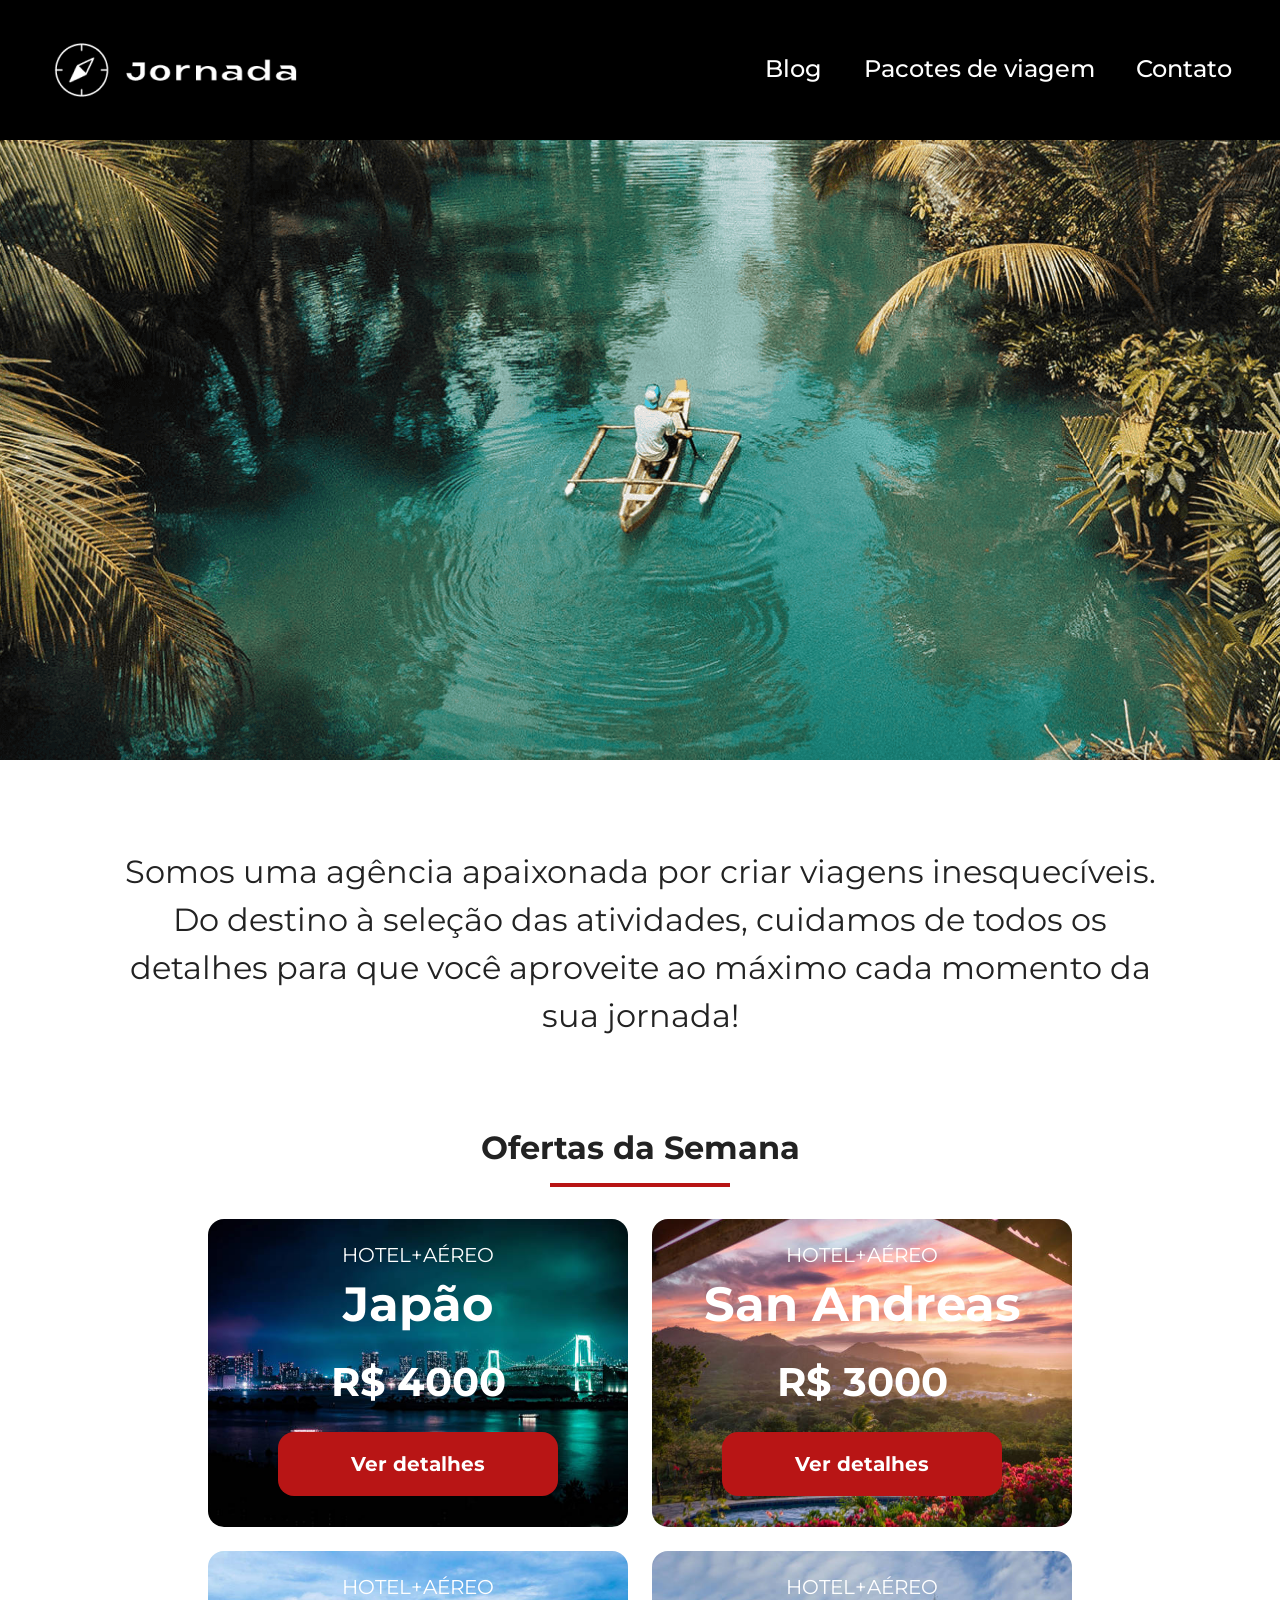
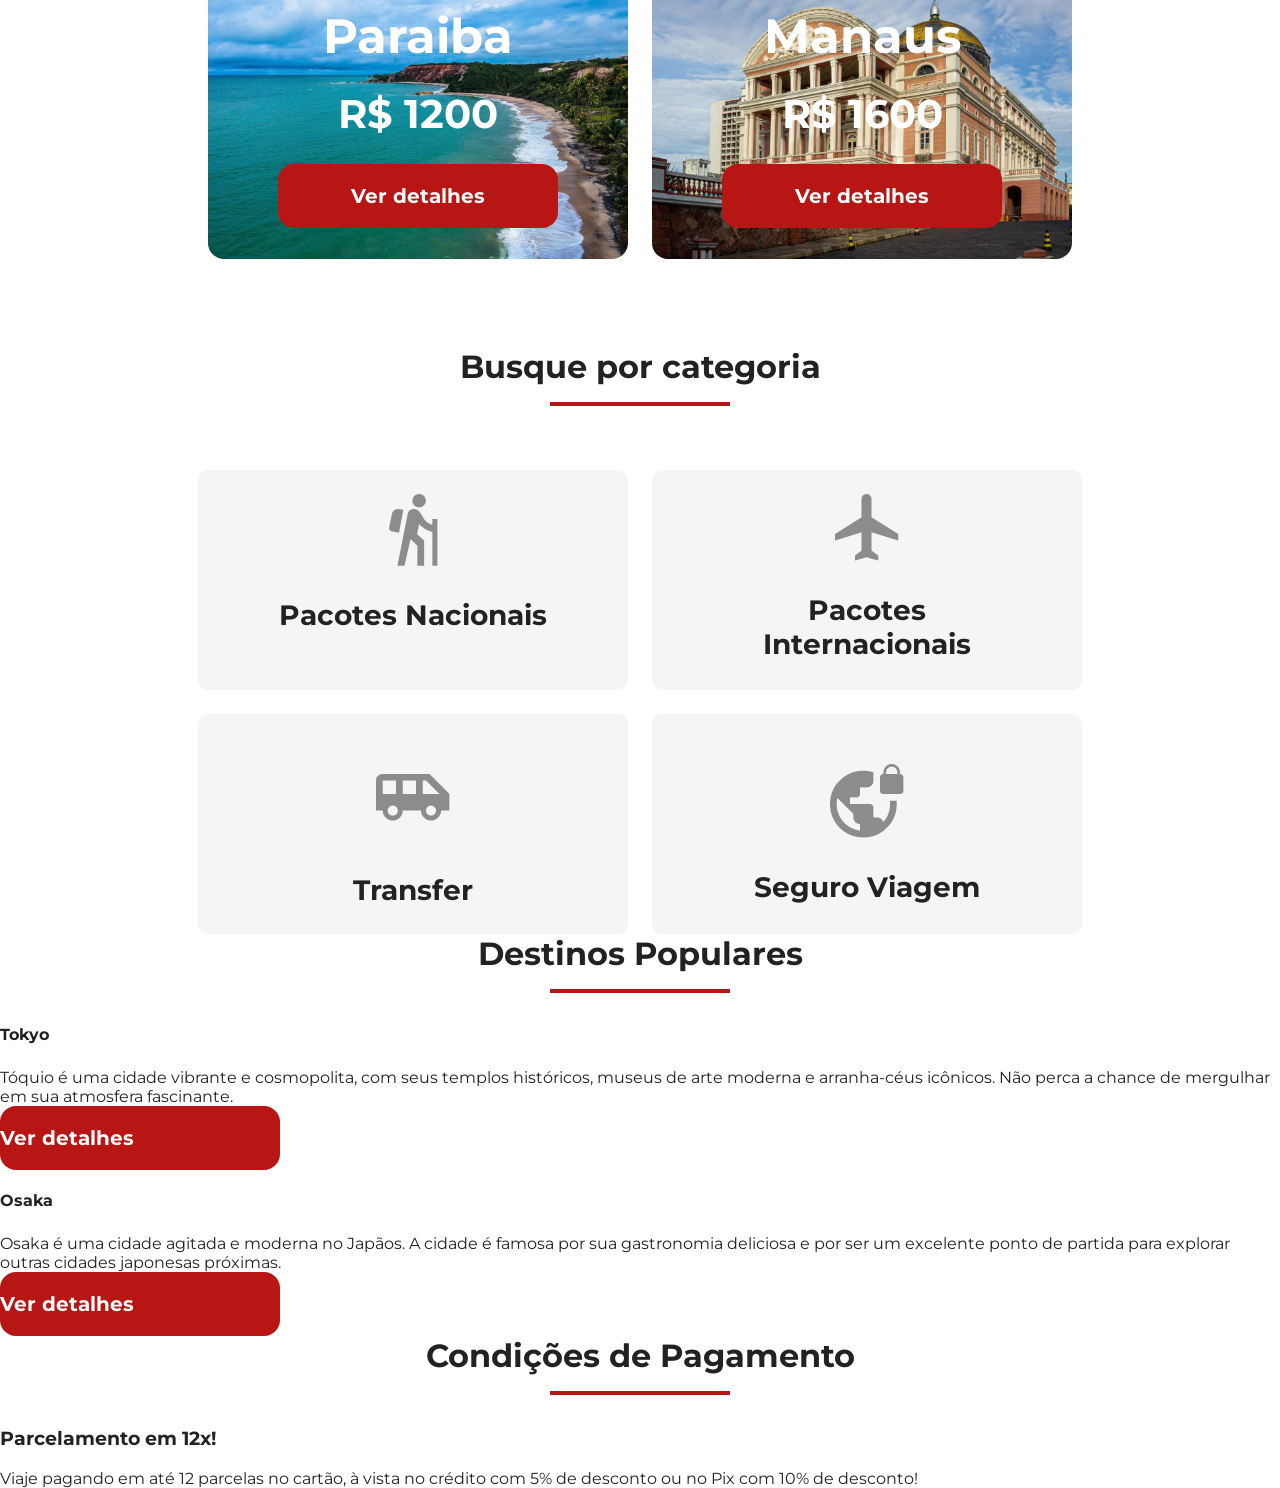
==== index.html @ 0cf2a18f "adiciona seção de condições de pagamento com informações sobre parcelamento" ====
<!doctype html>
<html lang="pt-br">
  <head>
    <meta charset="UTF-8" />
    <meta name="viewport" content="width=device-width, initial-scale=1.0" />
    <link rel="stylesheet" href="css/styles.css" />
    <title>Jornada Viagens</title>
  </head>
  <body>
    <header>
      <a href="index.html" class="logo" title="voltar para a página inicial">
        <img
          class="img-mobile"
          src="img/bussola-jornada-branca.png"
          alt="bússola do logo jornada viagens na cor branca"
        />
        <img
          class="img-desktop"
          src="img/bussola-texto-jornada-branca.png"
          alt="Logo da jornada viagens com a bússola e o texto na cor branca"
        />
      </a>
      <div class="navigation-menu">
        <label for="menu"> <img src="img/menu.png" alt="menu" /></label>
        <input type="checkbox" id="menu" hidden />
        <nav>
          <ul class="list-links">
            <li>
              <a href="blog.html" target="_blank" title="ir para o blog"
                >Blog</a
              >
            </li>
            <li>
              <a
                href="pacotes.html"
                target="_blank"
                title="ver pacotes de viagem"
                >Pacotes de viagem</a
              >
            </li>
            <li>
              <a href="contato.html" target="_blank" title="entrar em contato"
                >Contato</a
              >
            </li>
          </ul>
        </nav>
      </div>
    </header>
    <section class="hero">
      <div class="hero-img"></div>
      <h2>
        Somos uma agência apaixonada por criar viagens inesquecíveis. Do destino
        à seleção das atividades, cuidamos de todos os detalhes para que você
        aproveite ao máximo cada momento da sua jornada!
      </h2>
    </section>
    <section class="offers">
      <div class="section-title">
        <h2>Ofertas da Semana</h2>
        <hr />
      </div>
      <div class="offers-cards">
        <article class="card japao">
          <header>
            <p>HOTEL+AÉREO</p>
            <h3>
              Japão <br />
              <span>R$ 4000</span>
            </h3>
          </header>
          <footer>
            <a href="#" class="button">Ver detalhes</a>
          </footer>
        </article>
        <article class="card san-andreas">
          <header>
            <p>HOTEL+AÉREO</p>
            <h3>
              San Andreas <br />
              <span>R$ 3000</span>
            </h3>
          </header>
          <footer>
            <a href="#" class="button">Ver detalhes</a>
          </footer>
        </article>
        <article class="card paraiba">
          <header>
            <p>HOTEL+AÉREO</p>
            <h3>
              Paraiba <br />
              <span>R$ 1200</span>
            </h3>
          </header>
          <footer>
            <a href="#" class="button">Ver detalhes</a>
          </footer>
        </article>
        <article class="card manaus">
          <header>
            <p>HOTEL+AÉREO</p>
            <h3>
              Manaus <br />
              <span>R$ 1600</span>
            </h3>
          </header>
          <footer>
            <a href="#" class="button">Ver detalhes</a>
          </footer>
        </article>
      </div>
    </section>
    <section class="categories">
      <div class="section-title">
        <h2>Busque por categoria</h2>
        <hr />
      </div>
      <div class="categories-cards">
        <a
          href="#"
          class="card"
          target="_blank"
          title="Busque pela categoria pacotes Nacionais"
        >
          <img
            src="./img/icone-caminhada.png"
            alt="ícone cinza representando uma pessoa fazendo tracking"
          />
          <h3>Pacotes Nacionais</h3>
        </a>
        <a
          href="#"
          class="card"
          target="_blank"
          title="Busque pela categoria pacotes Internacionais"
        >
          <img
            src="./img/icone-aviao.png"
            alt="ícone cinza representando um avião"
          />
          <h3>Pacotes <br />Internacionais</h3>
        </a>
        <a
          href="#"
          class="card single-line transfer"
          target="_blank"
          title="Busque pela categoria Transfer"
        >
          <img
            src="./img/icone-onibus.png"
            alt="ícone cinza representando um ônibus"
          />
          <h3>Transfer</h3>
        </a>
        <a
          href="#"
          class="card single-line"
          target="_blank"
          title="Busque pela categoria seguro viagem"
        >
          <img
            src="./img/icone-seguro-viagem.png"
            alt="ícone cinza representando o planeta terra com um cadeado no canto superior direito"
          />
          <h3>Seguro Viagem</h3>
        </a>
      </div>
    </section>
    <section class="destinations">
      <div class="section-title">
        <h2>Destinos Populares</h2>
        <hr />
      </div>
      <div class="destination-items">
        <article class="item">
          <header>
            <div class="img-item"></div>
            <h4>Tokyo</h4>
          </header>
          <p>
            Tóquio é uma cidade vibrante e cosmopolita, com seus templos
            históricos, museus de arte moderna e arranha-céus icônicos. Não
            perca a chance de mergulhar em sua atmosfera fascinante.
          </p>
          <footer>
            <a href="#" class="button">Ver detalhes</a>
          </footer>
        </article>
        <article class="item">
          <header>
            <div class="img-item"></div>
            <h4>Osaka</h4>
          </header>
          <p>
            Osaka é uma cidade agitada e moderna no Japãos. A cidade é famosa
            por sua gastronomia deliciosa e por ser um excelente ponto de
            partida para explorar outras cidades japonesas próximas.
          </p>
          <footer>
            <a href="#" class="button">Ver detalhes</a>
          </footer>
        </article>
      </div>
    </section>
    <section class="payments">
      <div class="section-title">
        <h2>Condições de Pagamento</h2>
        <hr />
      </div>
      <div class="text-content">
        <h3>Parcelamento em 12x!</h3>
        <p>
          Viaje pagando em até 12 parcelas no cartão, à vista no crédito com 5%
          de desconto ou no Pix com 10% de desconto!
        </p>
      </div>
      <div class="image-content">
        <div class="image bag"></div>
        <div class="image passport"></div>
        <div class="image people"></div>
      </div>
    </section>
  </body>
</html>
---- css/styles.css ----
@import url("./global.css");
@import url("./header.css");
@import url("./hero.css");
@import url("./offers.css");
@import url("./categories.css");
@import url("./destinations.css");
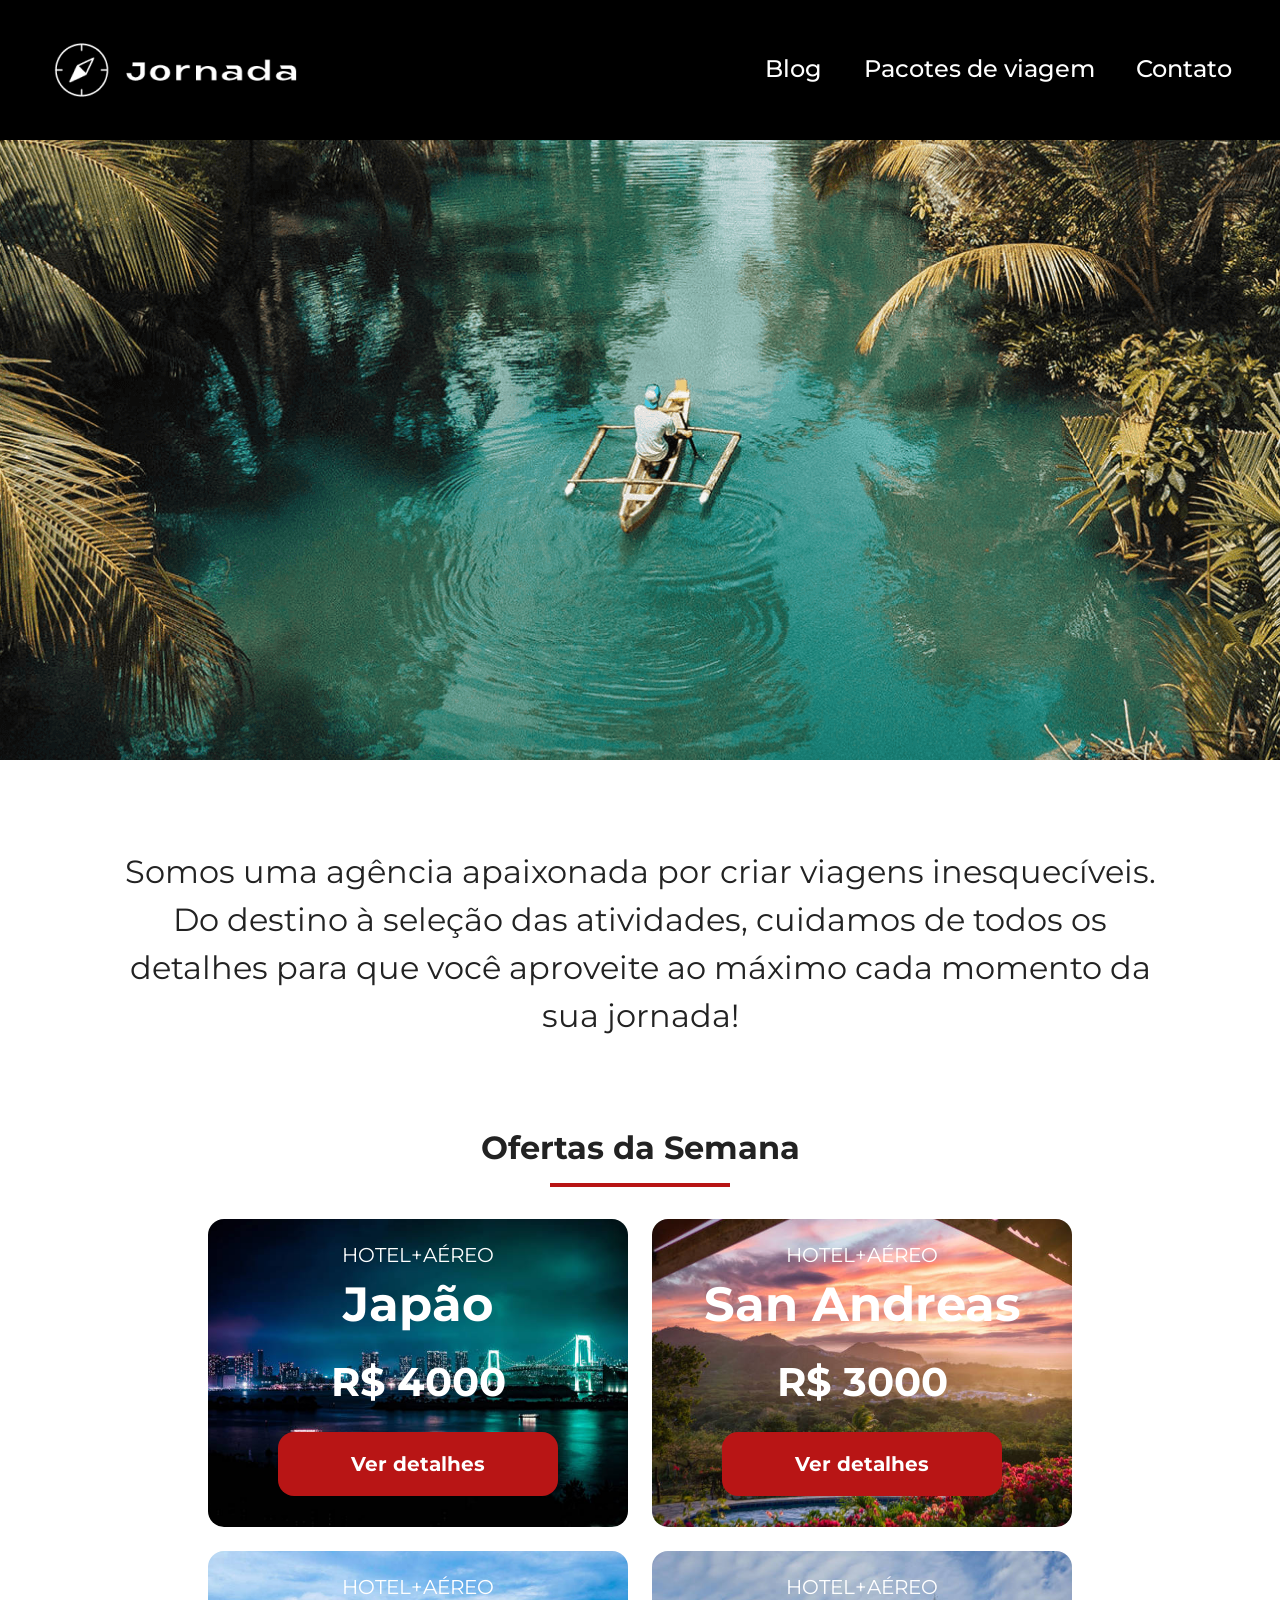
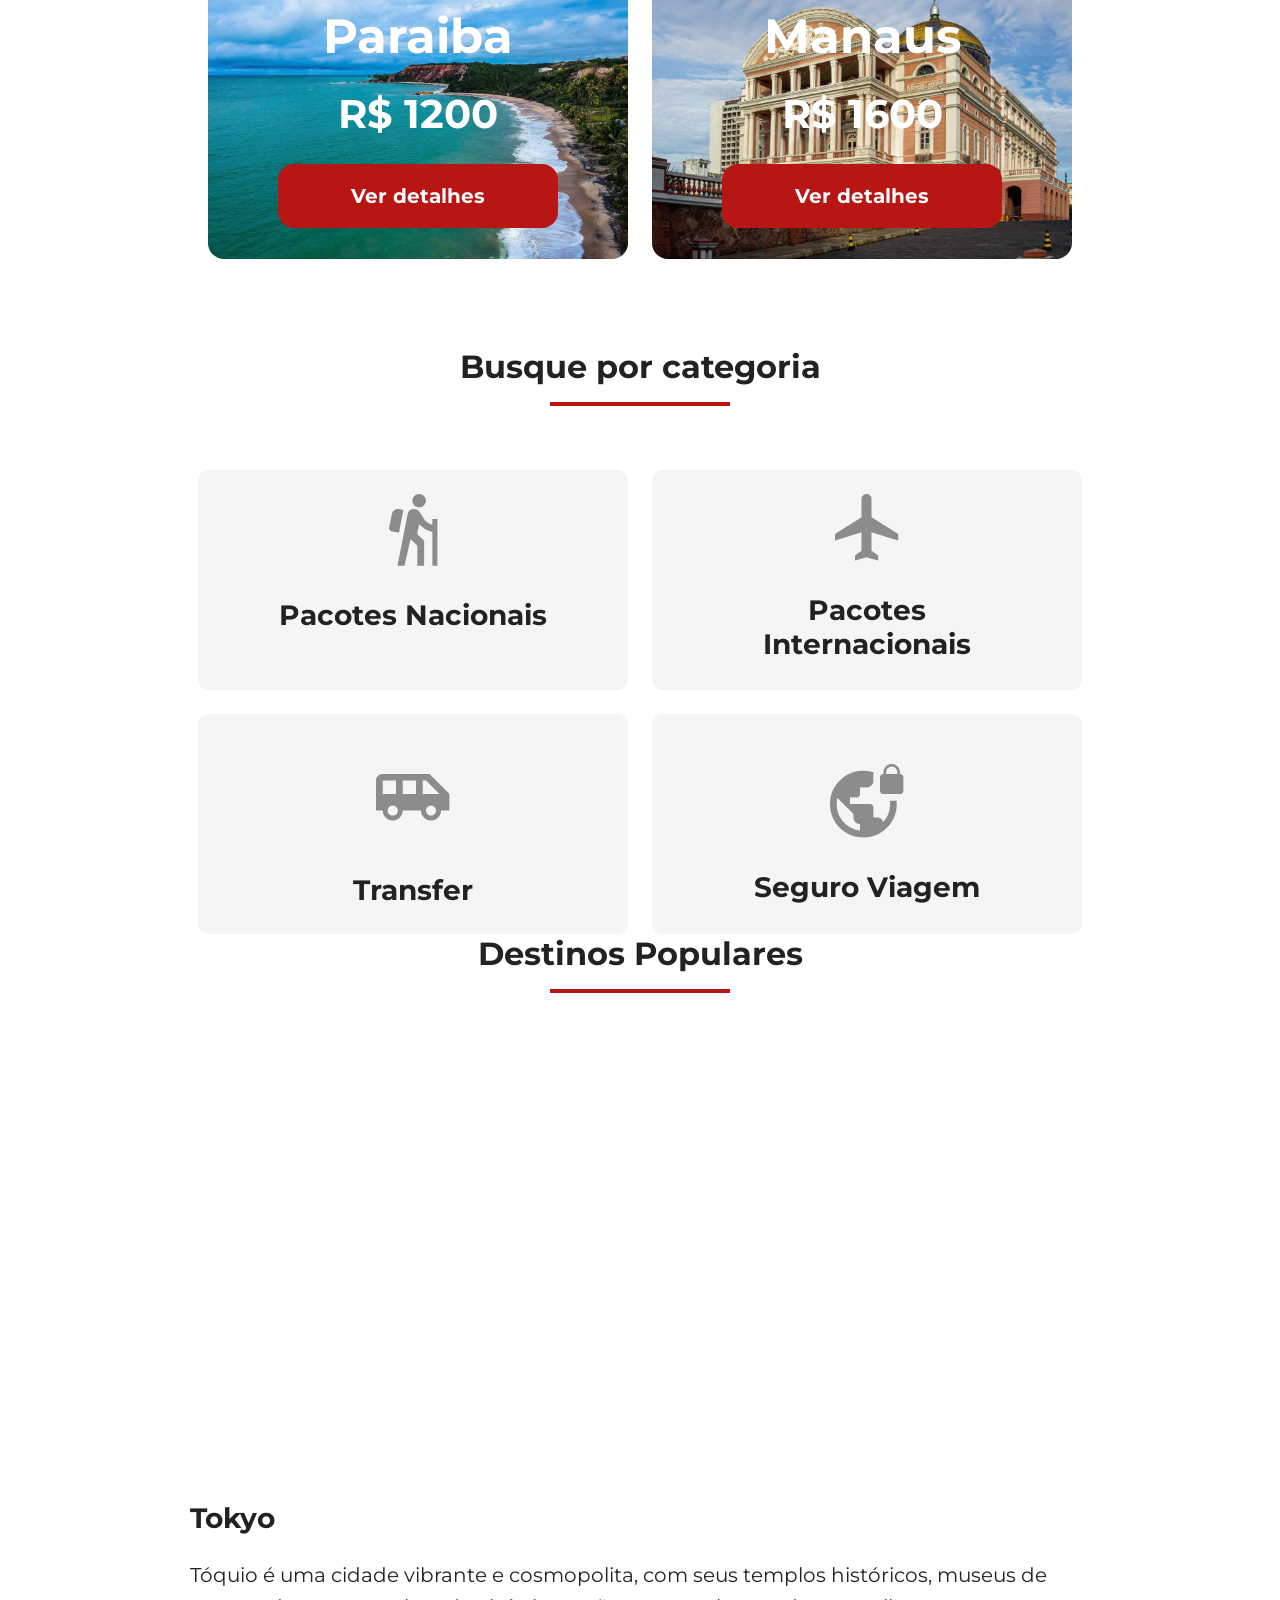
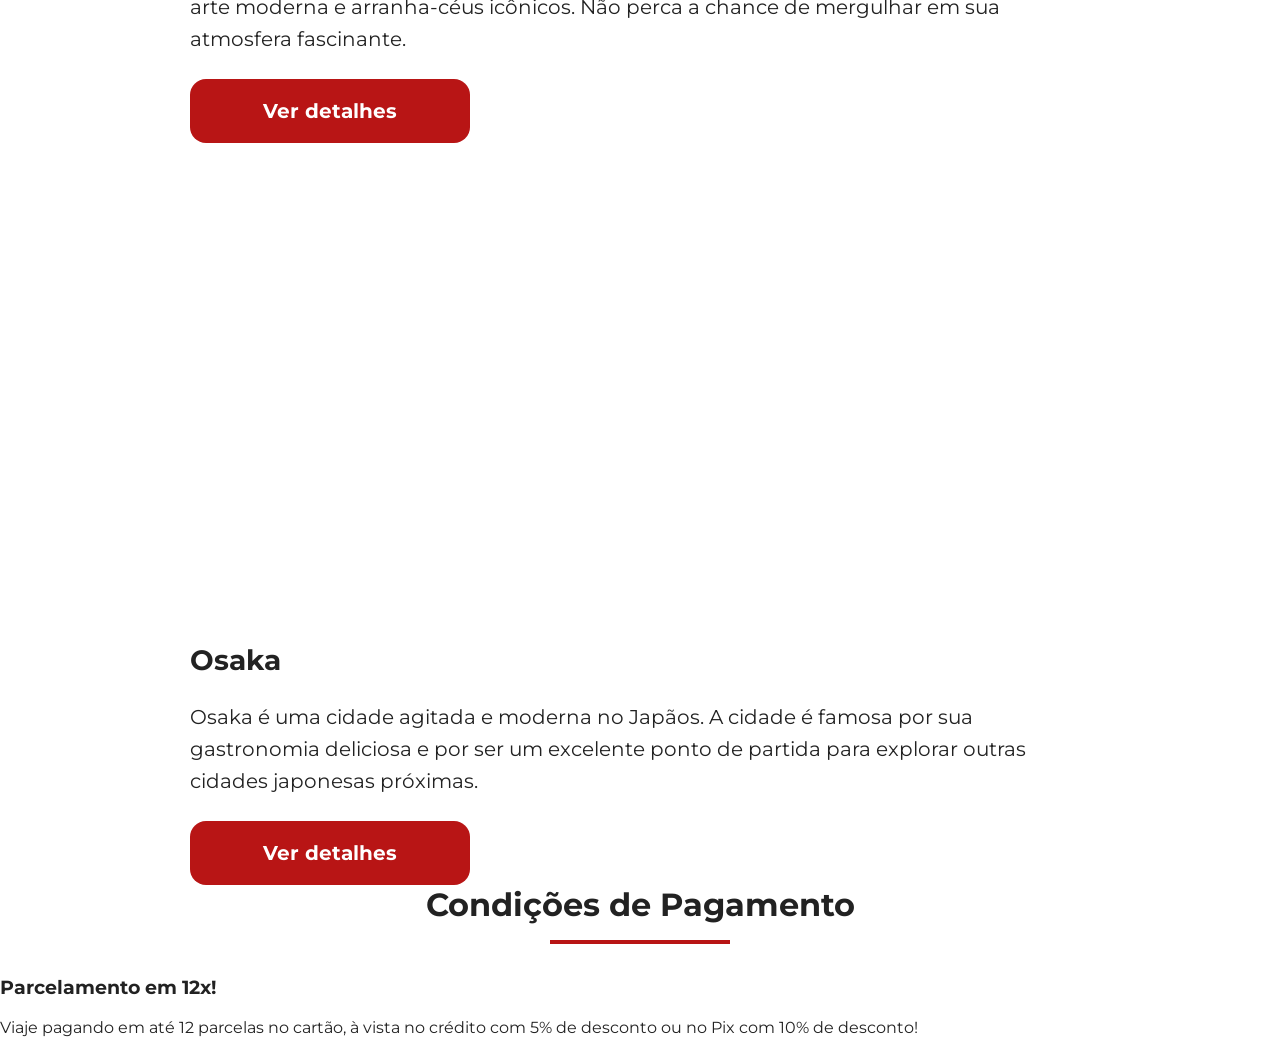
==== commit 0875df6b: "adiciona estilos para a seção de destinos e condições de pagamento" ====
--- a/index.html
+++ b/index.html
@@ -173,7 +173,7 @@
         <hr />
       </div>
       <div class="destination-items">
-        <article class="item">
+        <article class="item tokyo">
           <header>
             <div class="img-item"></div>
             <h4>Tokyo</h4>
@@ -184,10 +184,16 @@
             perca a chance de mergulhar em sua atmosfera fascinante.
           </p>
           <footer>
-            <a href="#" class="button">Ver detalhes</a>
-          </footer>
-        </article>
-        <article class="item">
+            <a
+              href="#"
+              class="button"
+              target="_blank"
+              title="Veja mais detalhes do destino Tokyo"
+              >Ver detalhes</a
+            >
+          </footer>
+        </article>
+        <article class="item osaka">
           <header>
             <div class="img-item"></div>
             <h4>Osaka</h4>
@@ -198,7 +204,13 @@
             partida para explorar outras cidades japonesas próximas.
           </p>
           <footer>
-            <a href="#" class="button">Ver detalhes</a>
+            <a
+              href="#"
+              class="button"
+              target="_blank"
+              title="Veja mais detalhes do destino Osaka"
+              >Ver detalhes</a
+            >
           </footer>
         </article>
       </div>
@@ -208,17 +220,19 @@
         <h2>Condições de Pagamento</h2>
         <hr />
       </div>
-      <div class="text-content">
-        <h3>Parcelamento em 12x!</h3>
-        <p>
-          Viaje pagando em até 12 parcelas no cartão, à vista no crédito com 5%
-          de desconto ou no Pix com 10% de desconto!
-        </p>
-      </div>
-      <div class="image-content">
-        <div class="image bag"></div>
-        <div class="image passport"></div>
-        <div class="image people"></div>
+      <div class="content-container">
+        <div class="text-content">
+          <h3 class="content-title">Parcelamento em 12x!</h3>
+          <p class="content-text">
+            Viaje pagando em até 12 parcelas no cartão, à vista no crédito com
+            5% de desconto ou no Pix com 10% de desconto!
+          </p>
+        </div>
+        <div class="image-gallery">
+          <div class="image first"></div>
+          <div class="image second"></div>
+          <div class="image thirdy colspan-2"></div>
+        </div>
       </div>
     </section>
   </body>
--- a/css/styles.css
+++ b/css/styles.css
@@ -4,3 +4,4 @@
 @import url("./offers.css");
 @import url("./categories.css");
 @import url("./destinations.css");
+@import url("./payments.css");
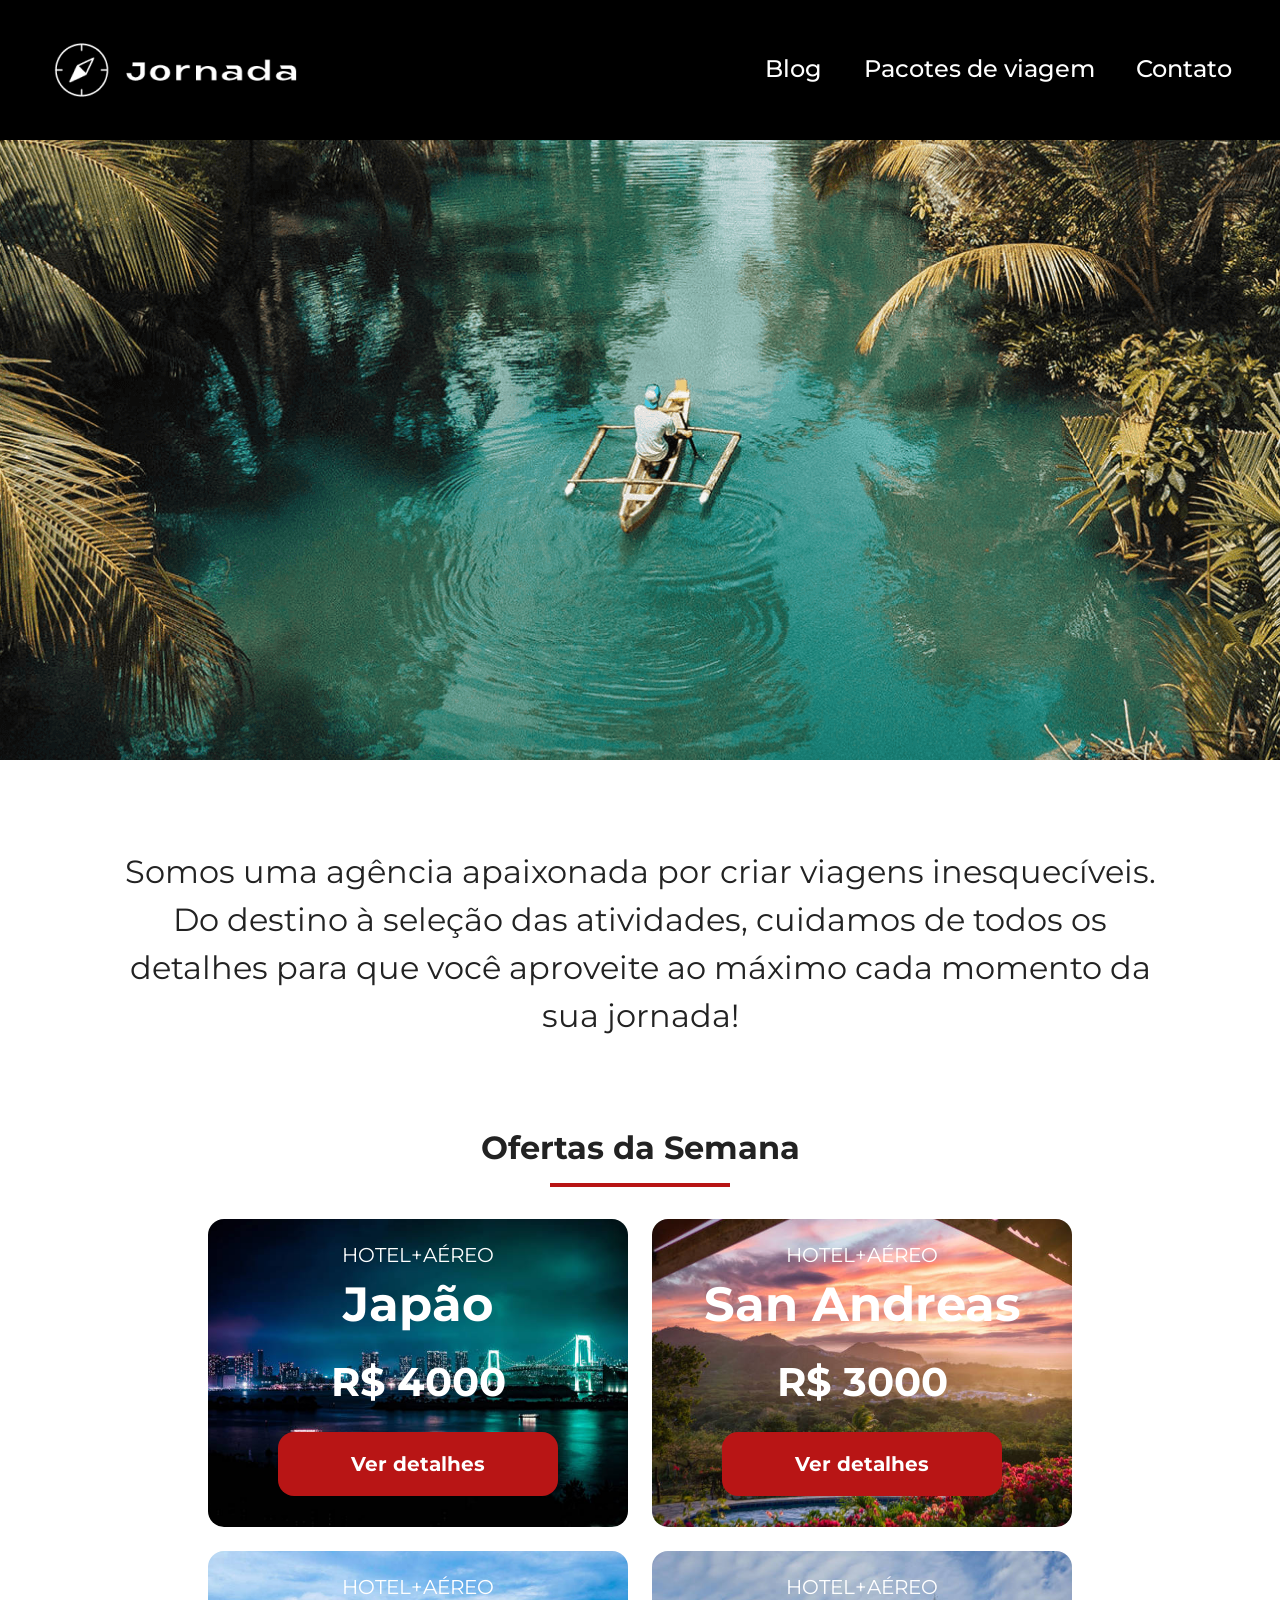
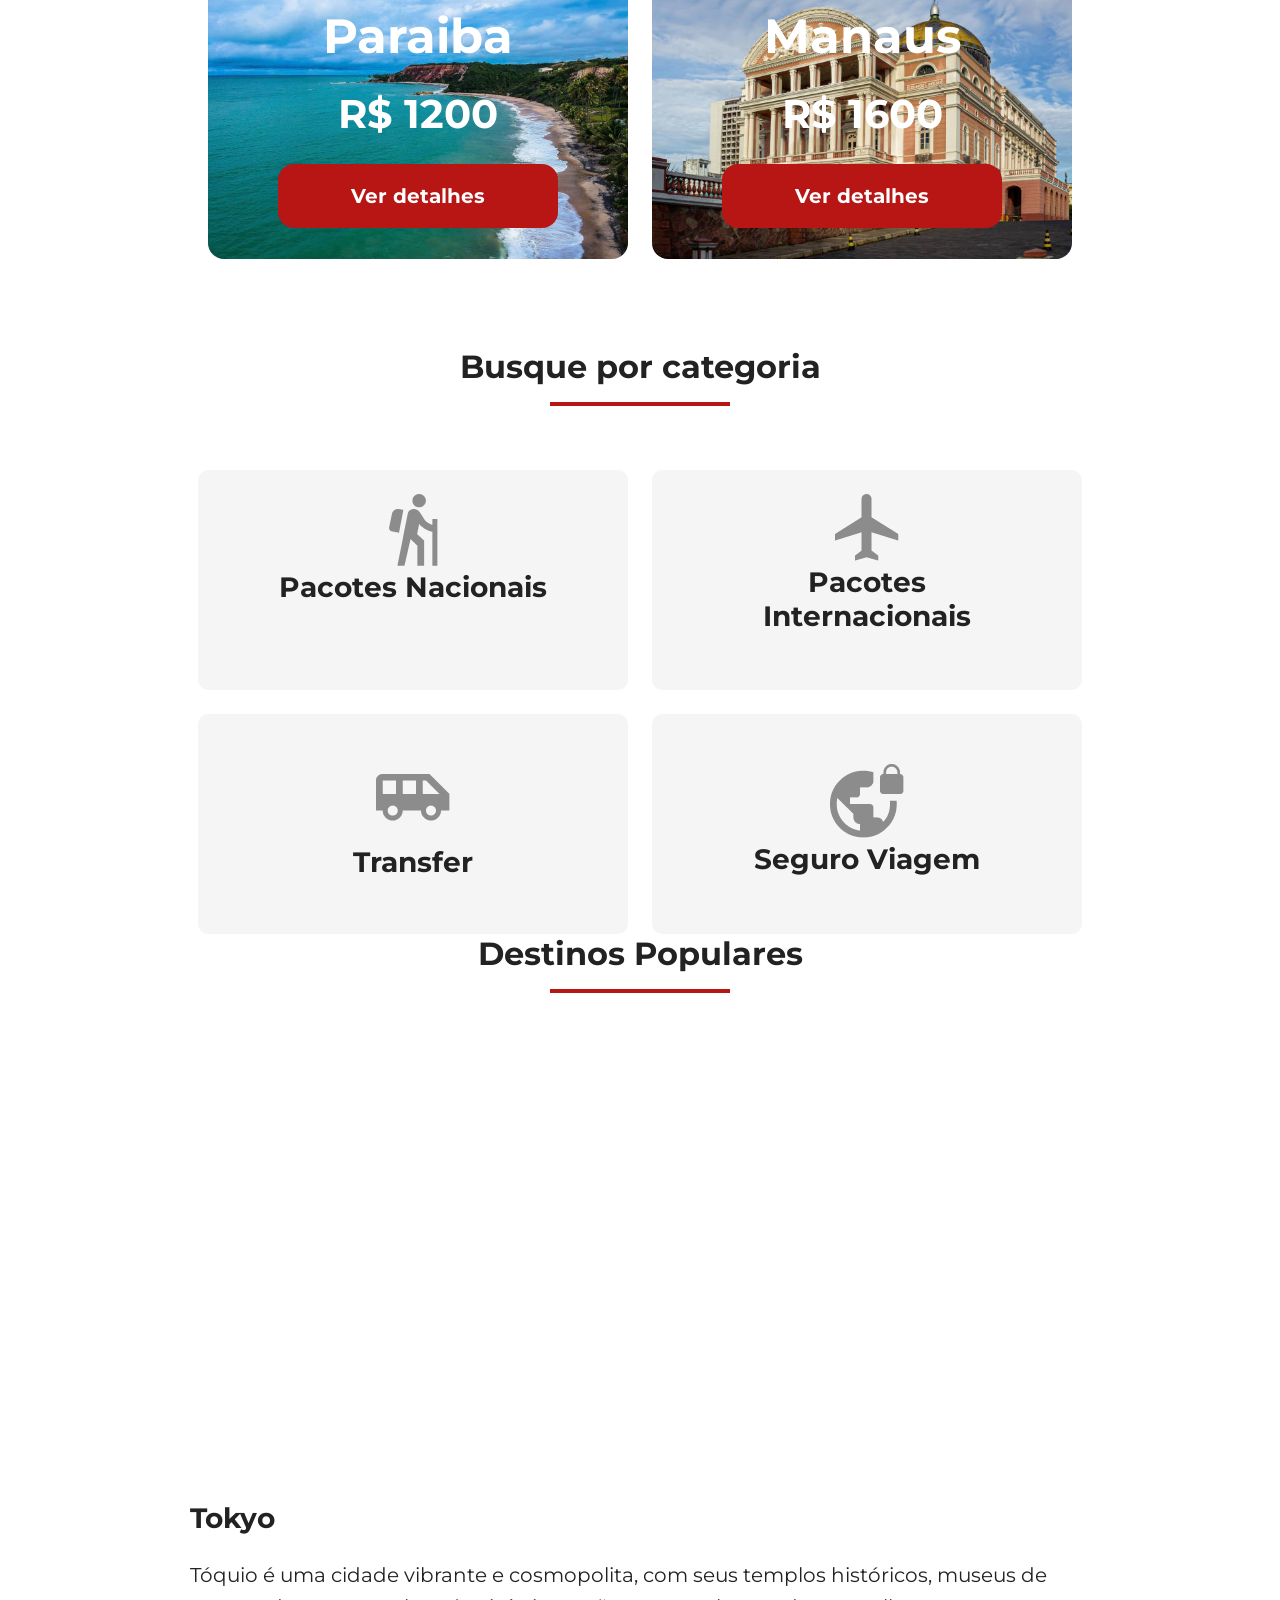
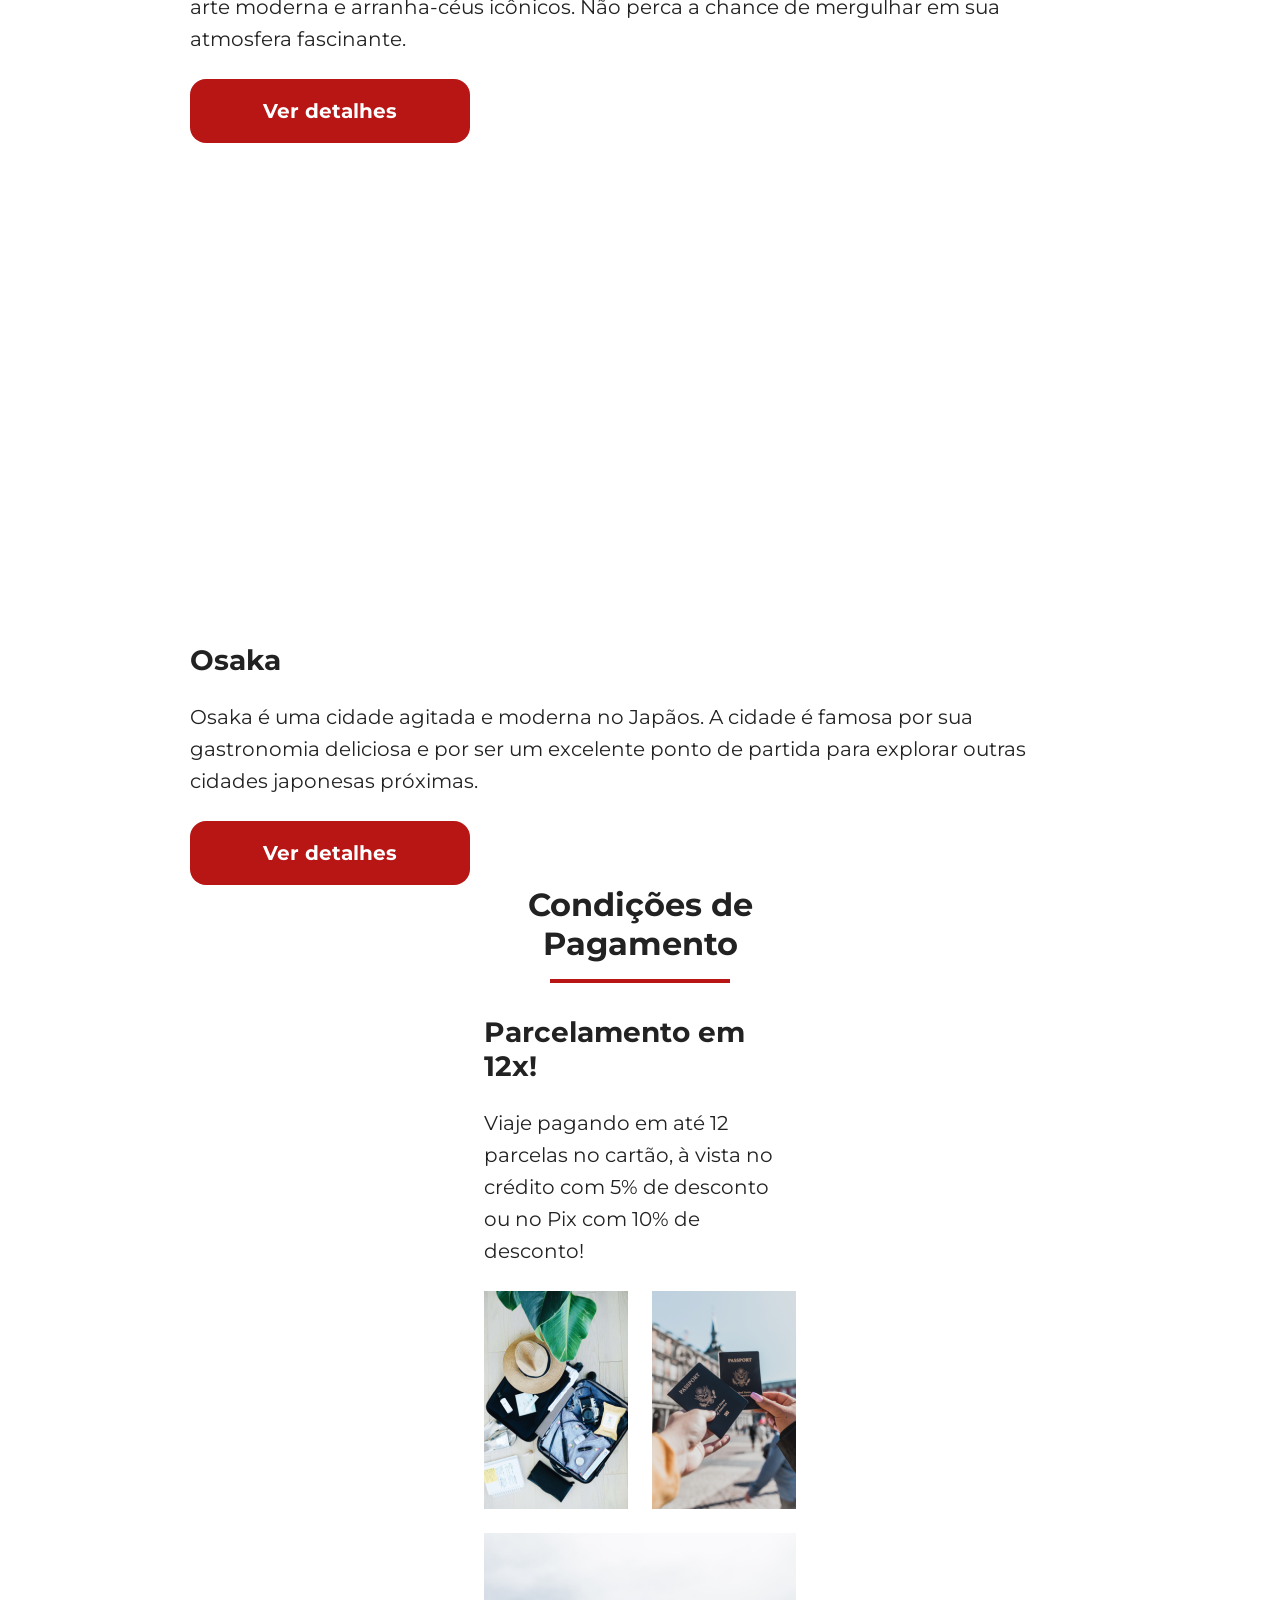
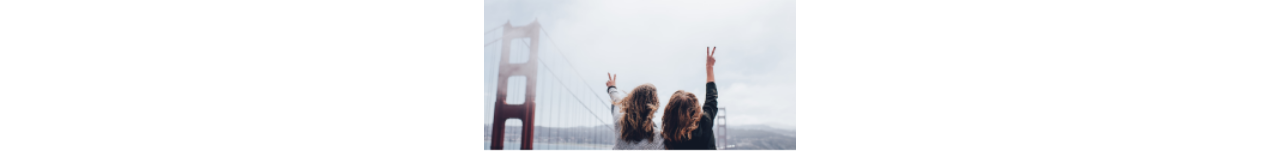
==== commit ffcebf59: "Refactor code structure for improved readability and maintainability" ====
--- a/index.html
+++ b/index.html
@@ -127,7 +127,7 @@
             src="./img/icone-caminhada.png"
             alt="ícone cinza representando uma pessoa fazendo tracking"
           />
-          <h3>Pacotes Nacionais</h3>
+          <h3 class="content-title">Pacotes Nacionais</h3>
         </a>
         <a
           href="#"
@@ -139,7 +139,7 @@
             src="./img/icone-aviao.png"
             alt="ícone cinza representando um avião"
           />
-          <h3>Pacotes <br />Internacionais</h3>
+          <h3 class="content-title">Pacotes <br />Internacionais</h3>
         </a>
         <a
           href="#"
@@ -151,7 +151,7 @@
             src="./img/icone-onibus.png"
             alt="ícone cinza representando um ônibus"
           />
-          <h3>Transfer</h3>
+          <h3 class="content-title">Transfer</h3>
         </a>
         <a
           href="#"
@@ -163,7 +163,7 @@
             src="./img/icone-seguro-viagem.png"
             alt="ícone cinza representando o planeta terra com um cadeado no canto superior direito"
           />
-          <h3>Seguro Viagem</h3>
+          <h3 class="content-title">Seguro Viagem</h3>
         </a>
       </div>
     </section>
@@ -176,9 +176,9 @@
         <article class="item tokyo">
           <header>
             <div class="img-item"></div>
-            <h4>Tokyo</h4>
-          </header>
-          <p>
+            <h4 class="content-title">Tokyo</h4>
+          </header>
+          <p class="content-text">
             Tóquio é uma cidade vibrante e cosmopolita, com seus templos
             históricos, museus de arte moderna e arranha-céus icônicos. Não
             perca a chance de mergulhar em sua atmosfera fascinante.
@@ -196,9 +196,9 @@
         <article class="item osaka">
           <header>
             <div class="img-item"></div>
-            <h4>Osaka</h4>
-          </header>
-          <p>
+            <h4 class="content-title">Osaka</h4>
+          </header>
+          <p class="content-text">
             Osaka é uma cidade agitada e moderna no Japãos. A cidade é famosa
             por sua gastronomia deliciosa e por ser um excelente ponto de
             partida para explorar outras cidades japonesas próximas.
@@ -231,7 +231,7 @@
         <div class="image-gallery">
           <div class="image first"></div>
           <div class="image second"></div>
-          <div class="image thirdy colspan-2"></div>
+          <div class="image third colspan-2"></div>
         </div>
       </div>
     </section>
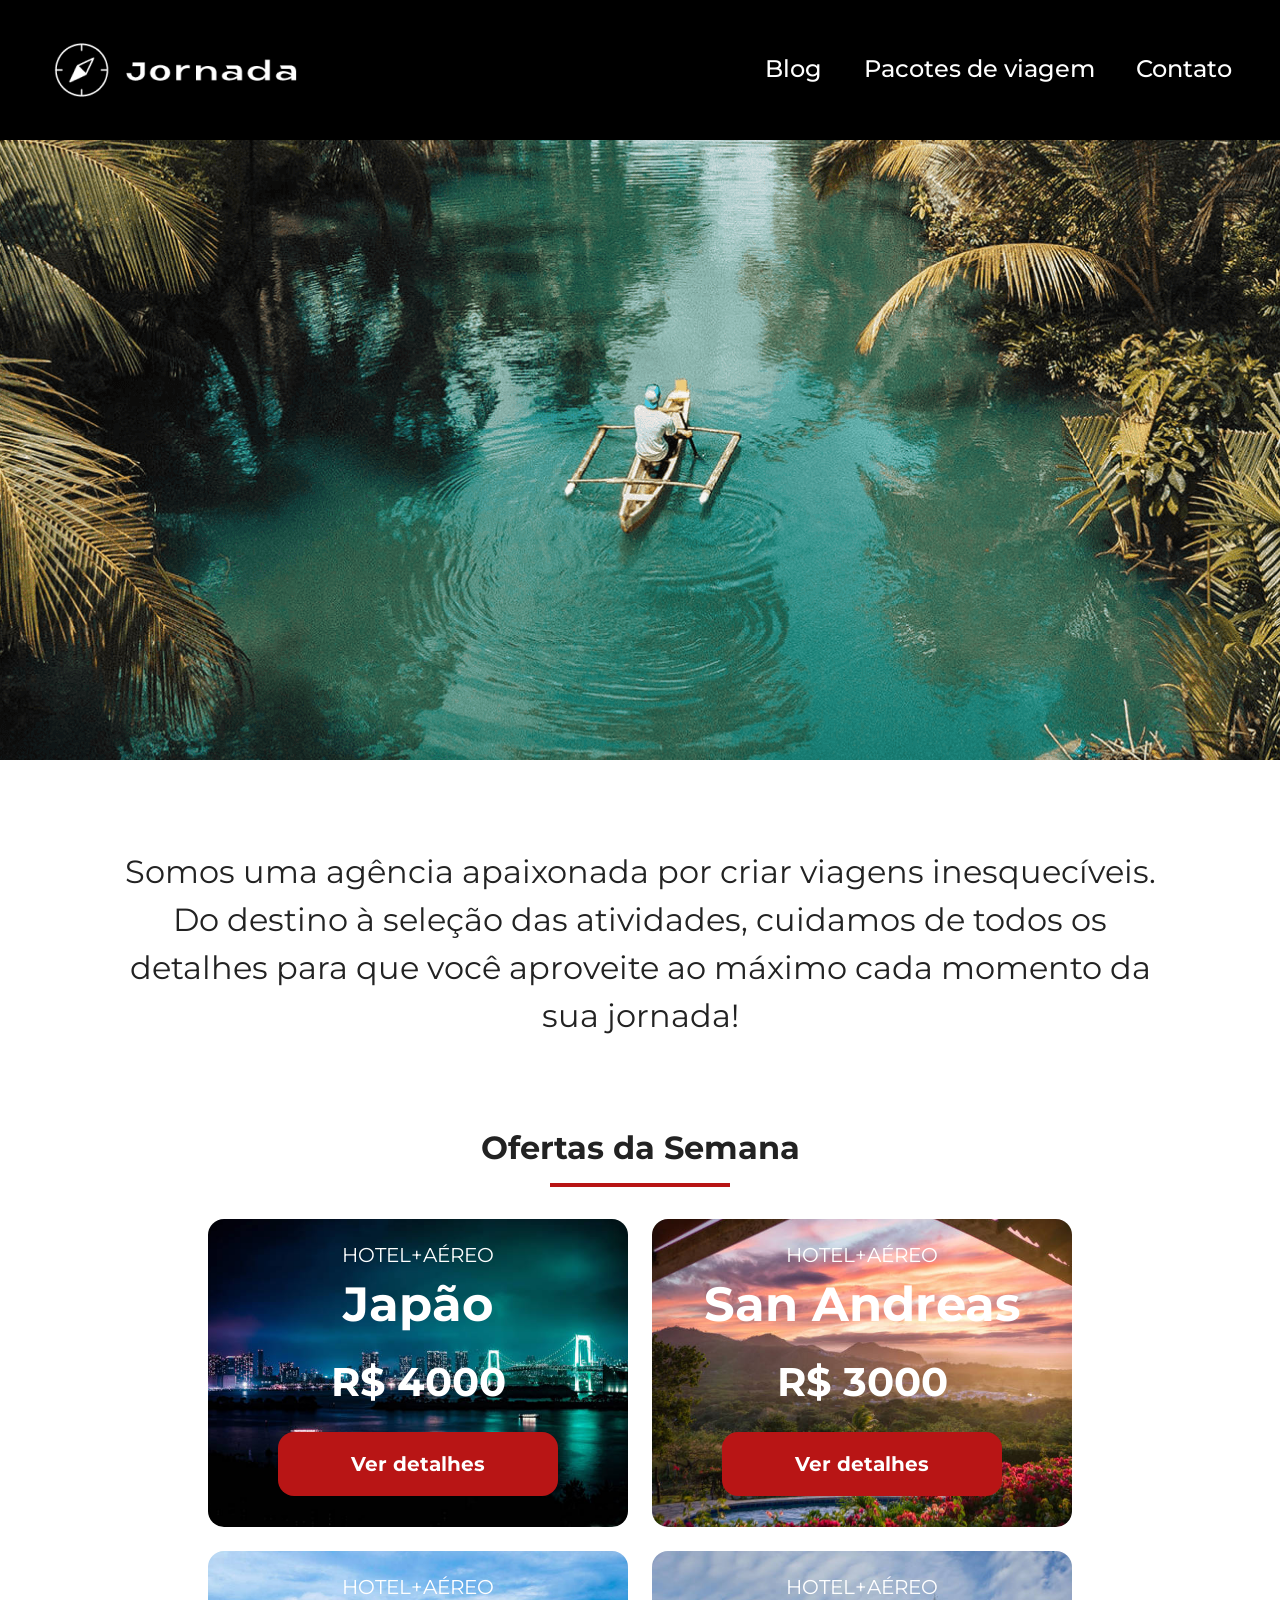
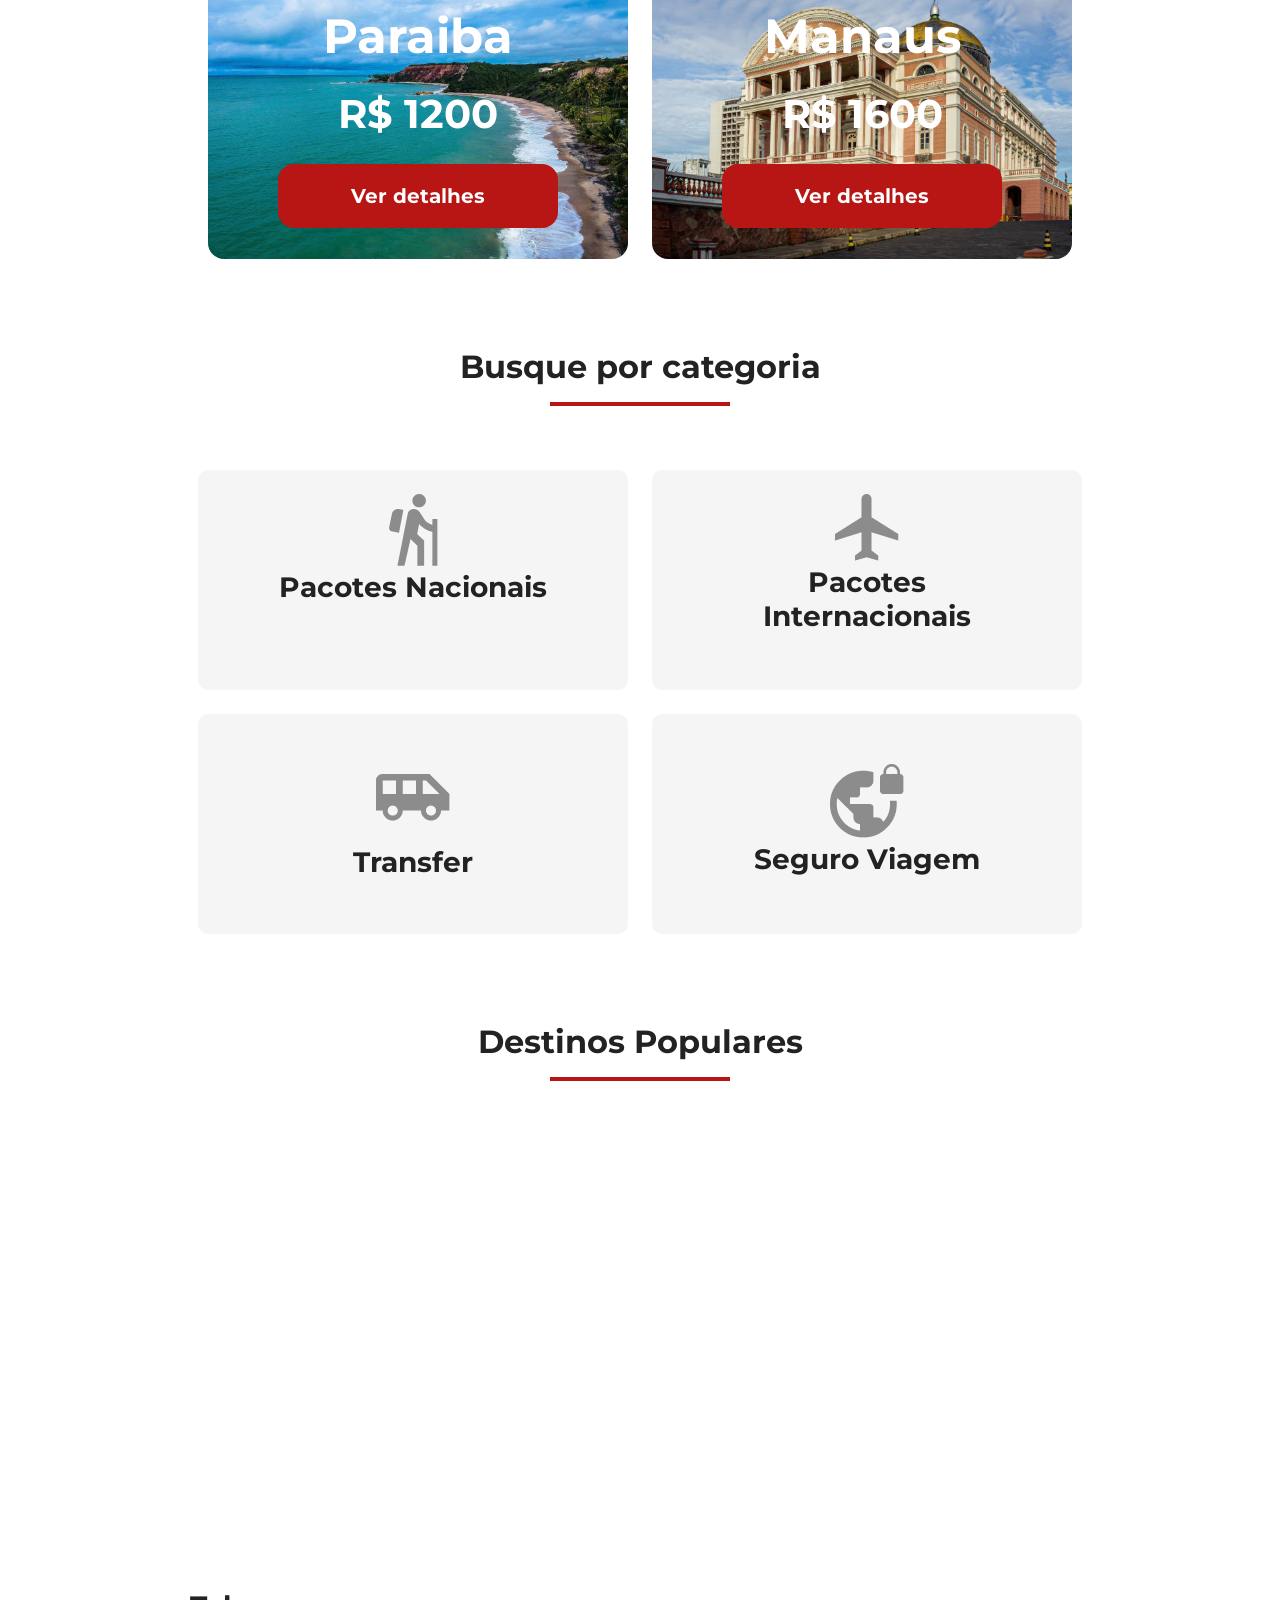
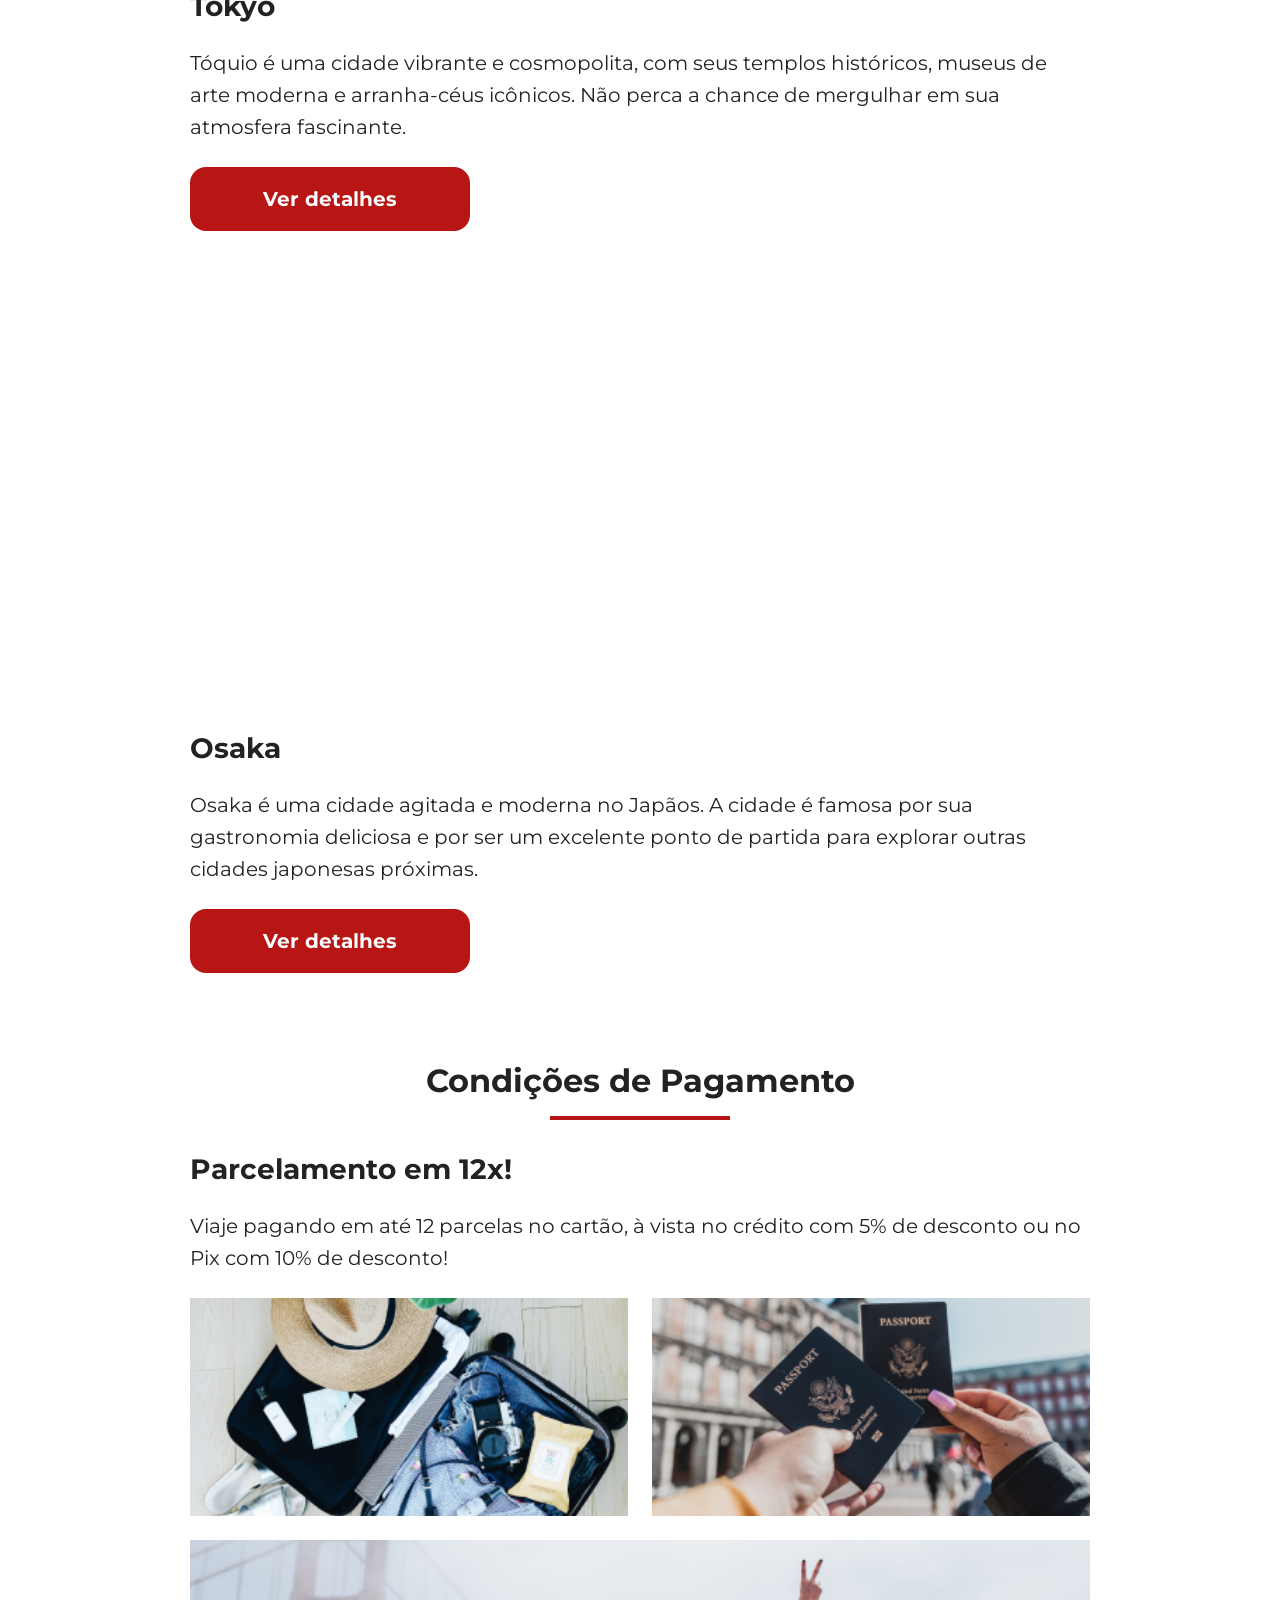
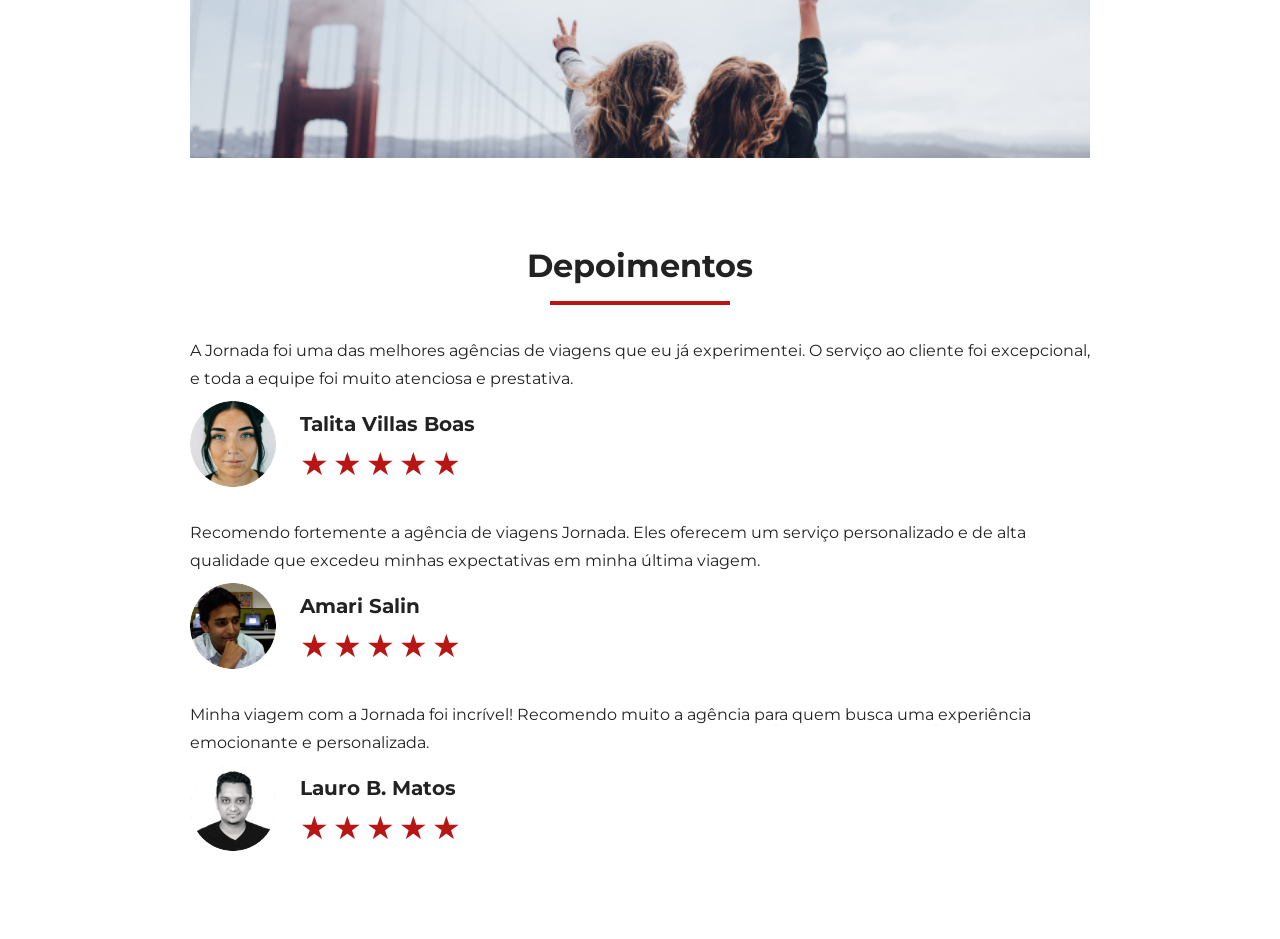
==== commit 1168ccf5: "Add section of testimonials  and styles." ====
--- a/index.html
+++ b/index.html
@@ -7,7 +7,7 @@
     <title>Jornada Viagens</title>
   </head>
   <body>
-    <header>
+    <header class="main-header">
       <a href="index.html" class="logo" title="voltar para a página inicial">
         <img
           class="img-mobile"
@@ -235,5 +235,87 @@
         </div>
       </div>
     </section>
+    <section class="testimonials">
+      <div class="section-title">
+        <h2>Depoimentos</h2>
+        <hr />
+      </div>
+      <div class="testimonial-container">
+        <article>
+          <header>
+            <p>
+              A Jornada foi uma das melhores agências de viagens que eu já
+              experimentei. O serviço ao cliente foi excepcional, e toda a
+              equipe foi muito atenciosa e prestativa.
+            </p>
+          </header>
+          <footer>
+            <img
+              src="img/avatar-talita.png"
+              alt="Imagem de perfil da cliente Talita"
+            />
+            <div class="profile-content">
+              <h4>Talita Villas Boas</h4>
+              <div class="rating">
+                <span class="star">★</span>
+                <span class="star">★</span>
+                <span class="star">★</span>
+                <span class="star">★</span>
+                <span class="star">★</span>
+              </div>
+            </div>
+          </footer>
+        </article>
+        <article>
+          <header>
+            <p>
+              Recomendo fortemente a agência de viagens Jornada. Eles oferecem
+              um serviço personalizado e de alta qualidade que excedeu minhas
+              expectativas em minha última viagem.
+            </p>
+          </header>
+          <footer>
+            <img
+              src="img/avatar-amari.png"
+              alt="Imagem de perfil do cliente Amari"
+            />
+            <div class="profile-content">
+              <h4>Amari Salin</h4>
+              <div class="rating">
+                <span class="star">★</span>
+                <span class="star">★</span>
+                <span class="star">★</span>
+                <span class="star">★</span>
+                <span class="star">★</span>
+              </div>
+            </div>
+          </footer>
+        </article>
+        <article>
+          <header>
+            <p>
+              Minha viagem com a Jornada foi incrível! Recomendo muito a agência
+              para quem busca uma experiência emocionante e personalizada.
+            </p>
+          </header>
+          <footer>
+            <img
+              src="img/avatar-lauro.png"
+              alt="Imagem de perfil do cliente Lauro"
+            />
+            <div class="profile-content">
+              <h4>Lauro B. Matos</h4>
+              <div class="rating">
+                <span class="star">★</span>
+                <span class="star">★</span>
+                <span class="star">★</span>
+                <span class="star">★</span>
+                <span class="star">★</span>
+              </div>
+            </div>
+          </footer>
+        </article>
+      </div>
+    </section>
   </body>
 </html>
--- a/css/styles.css
+++ b/css/styles.css
@@ -5,3 +5,4 @@
 @import url("./categories.css");
 @import url("./destinations.css");
 @import url("./payments.css");
+@import url("./testimonials.css");
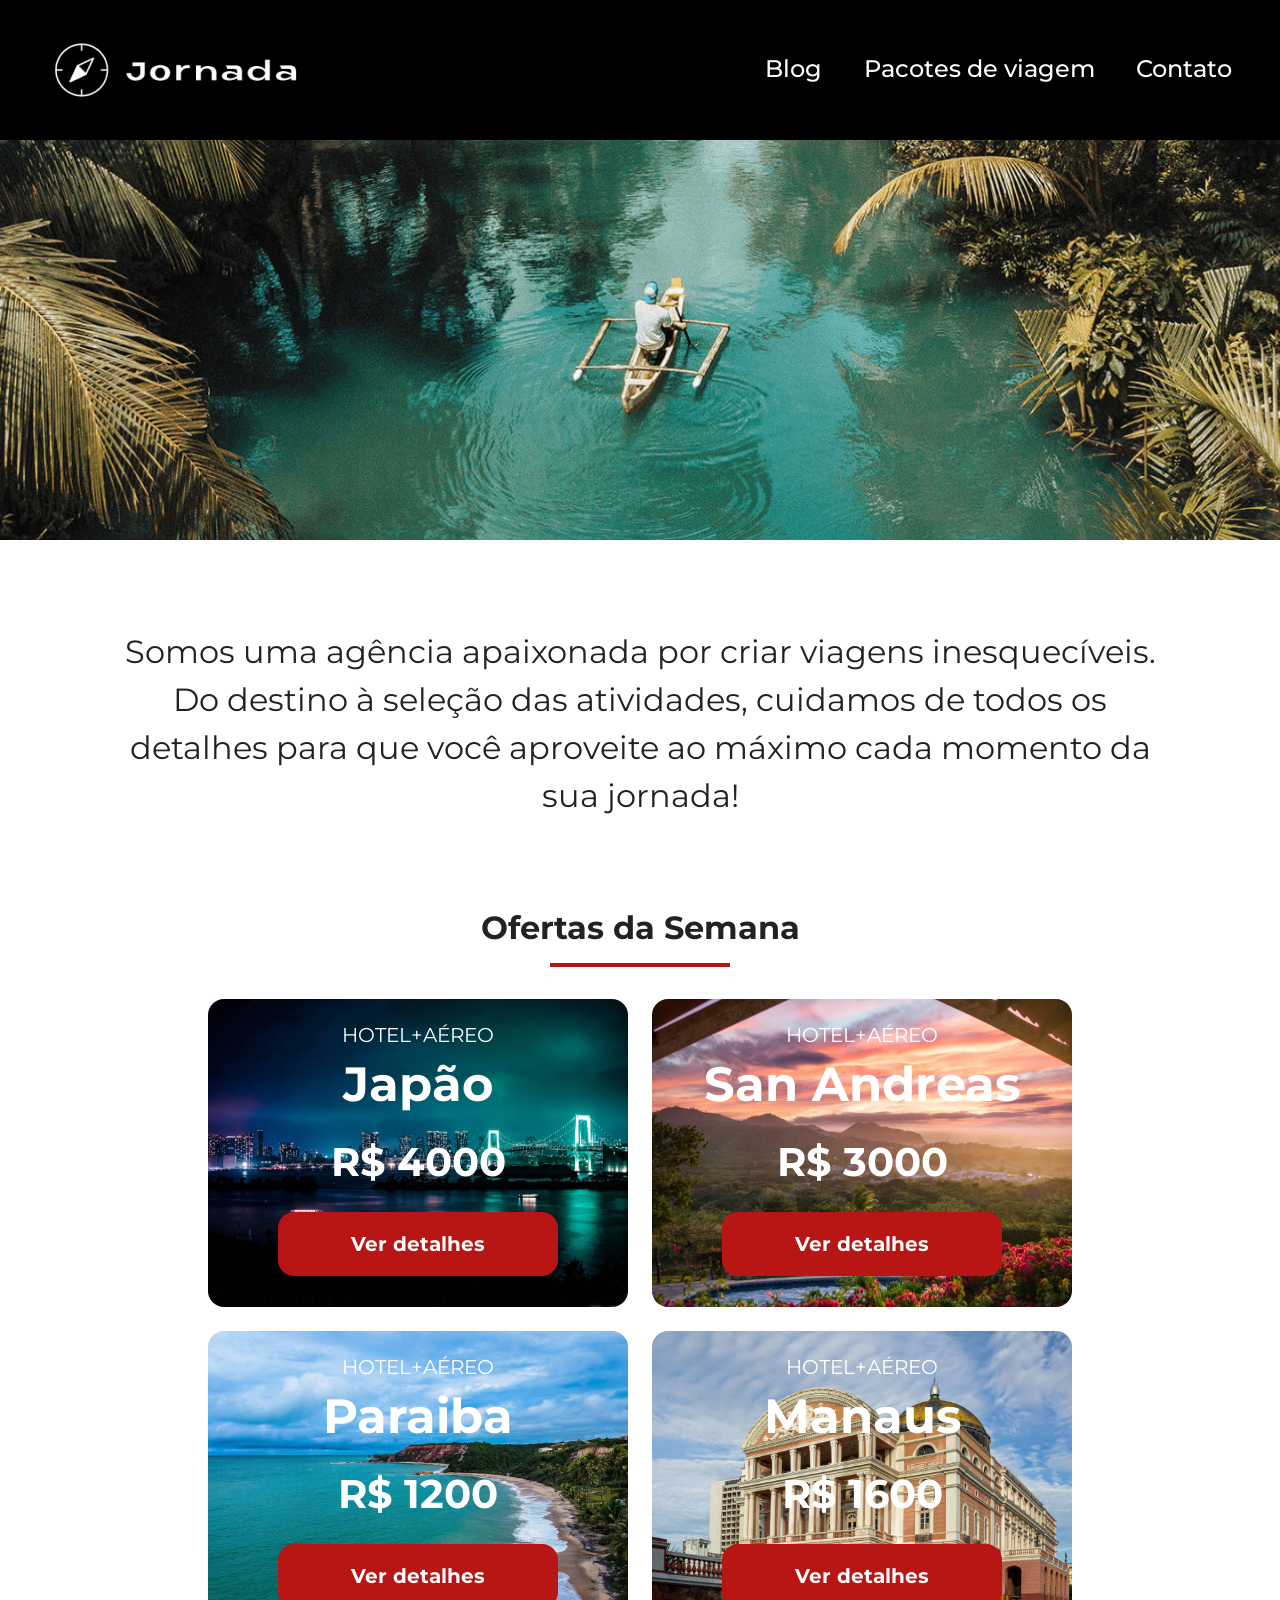
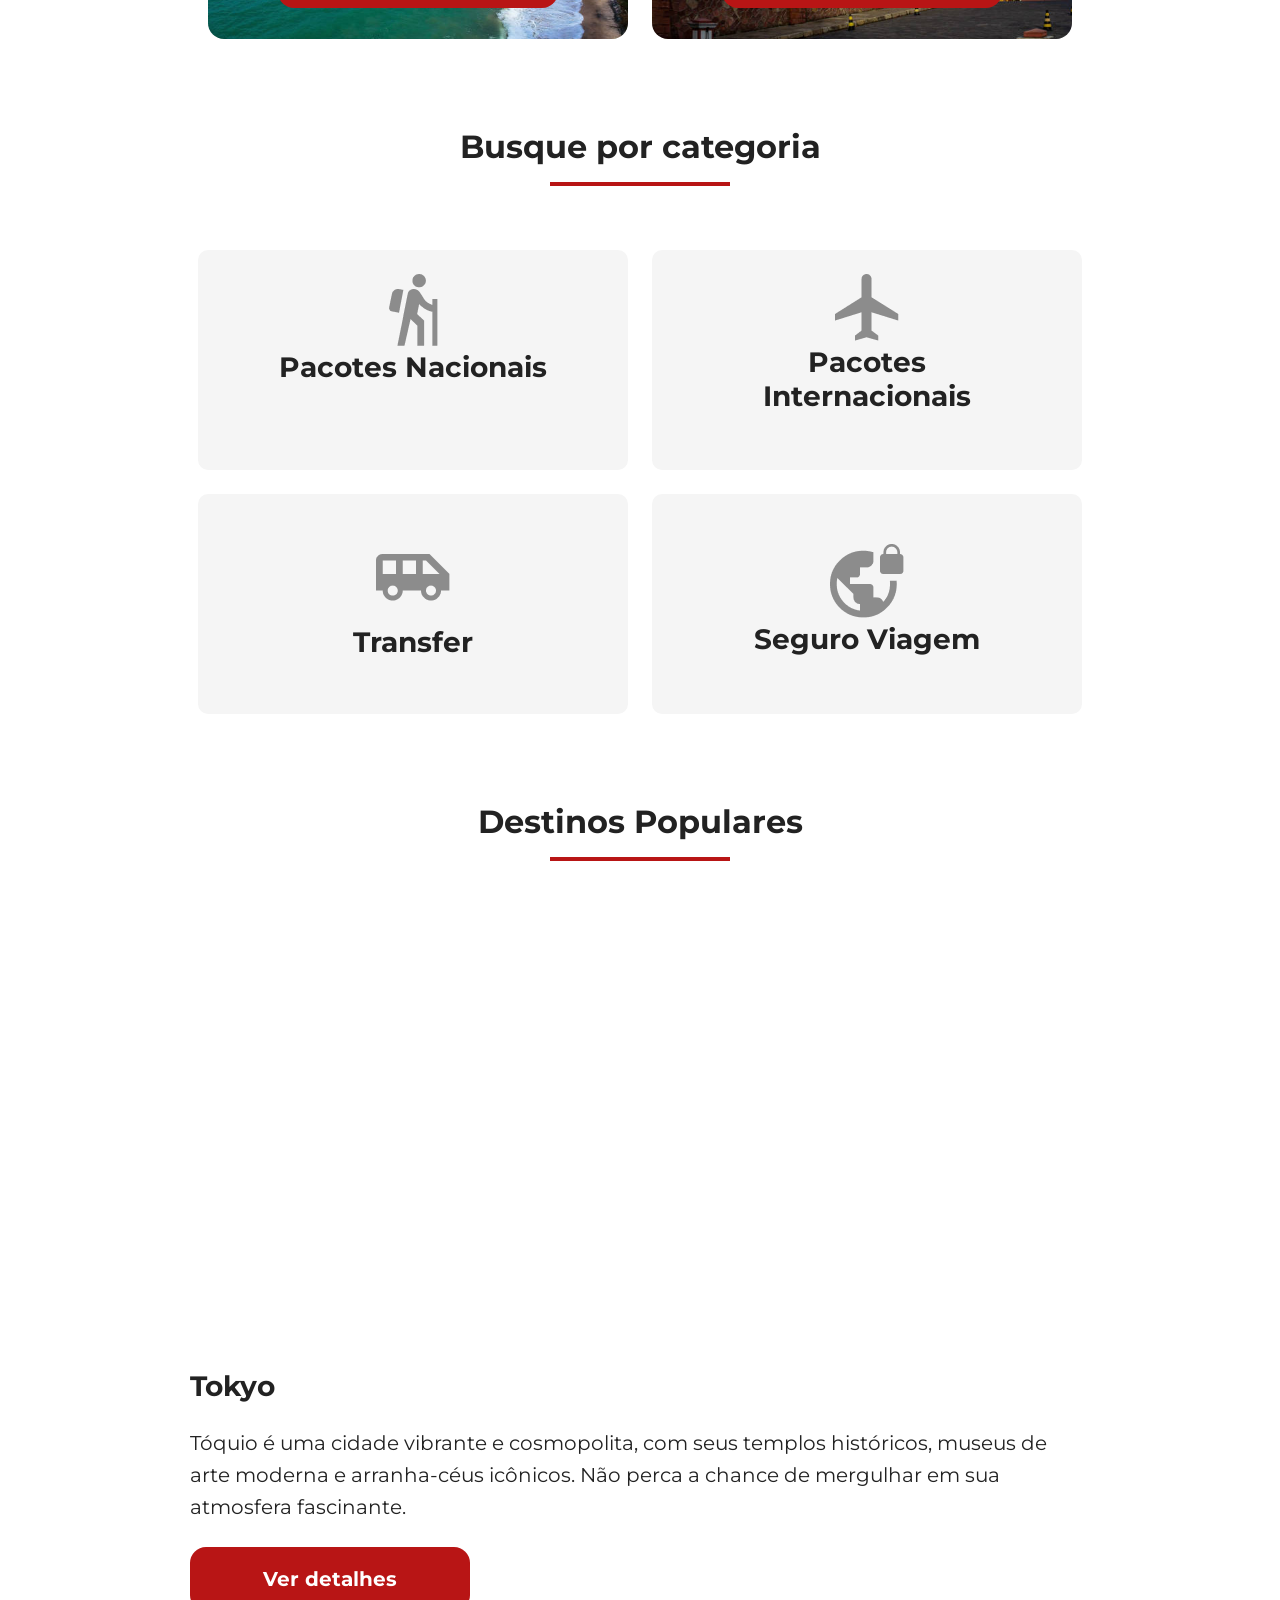
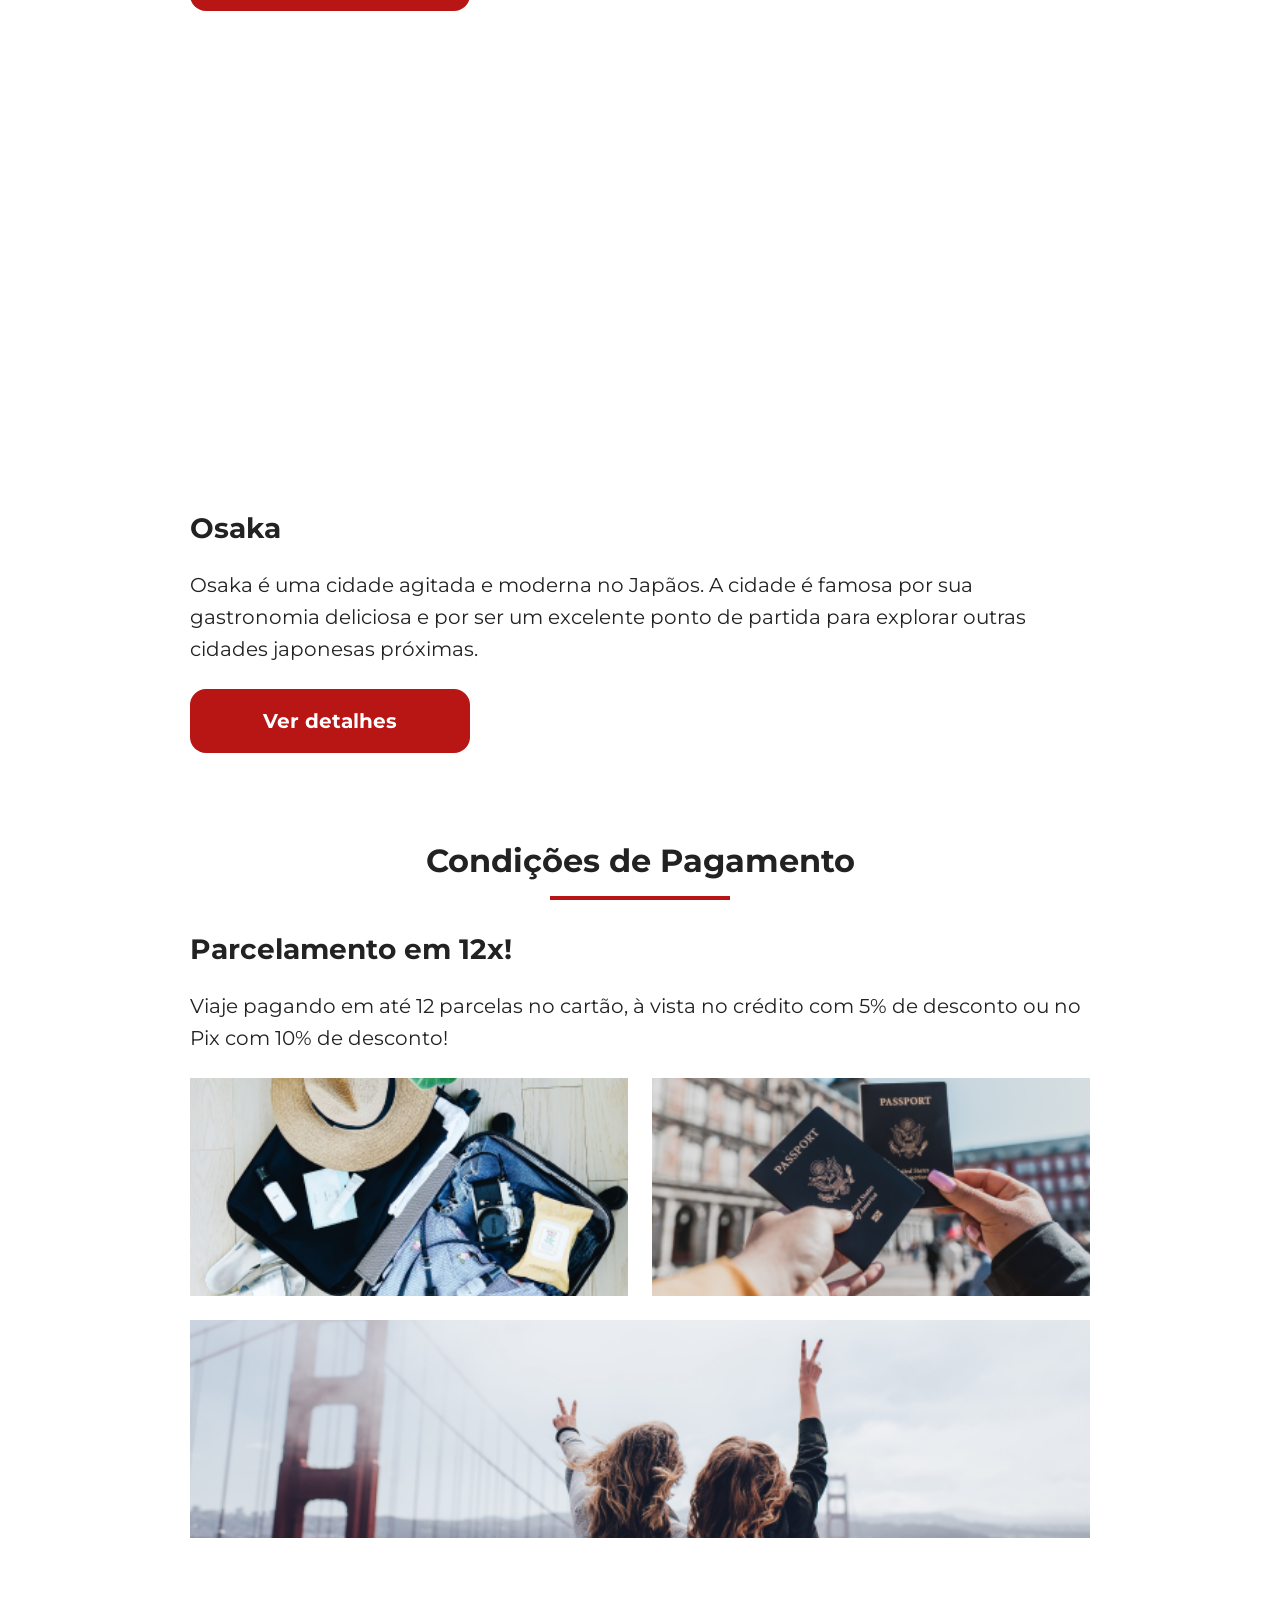
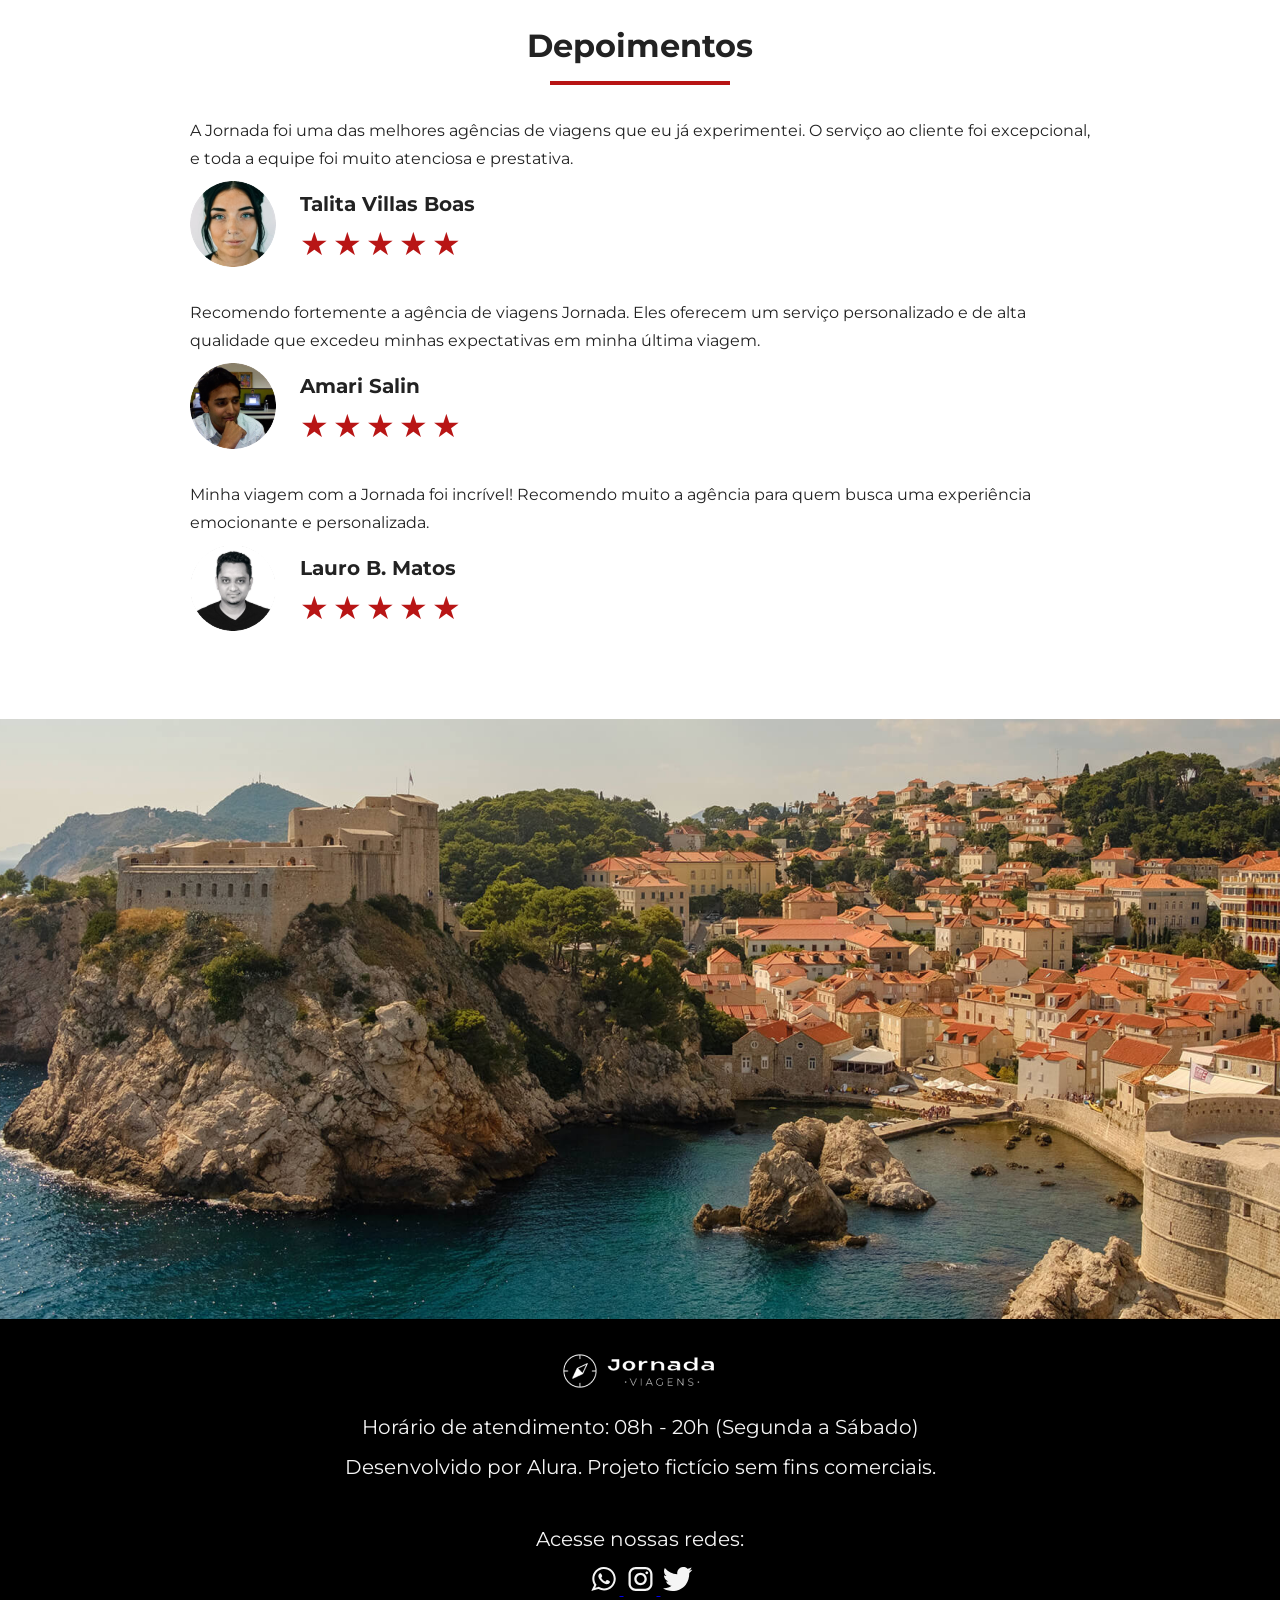
==== commit e8bda6ee: "Add footer and botton hero, with html and styles" ====
--- a/index.html
+++ b/index.html
@@ -317,5 +317,30 @@
         </article>
       </div>
     </section>
+    <section class="bottom-hero">
+      <div class="hero-img"></div>
+    </section>
+    <footer class="main-footer">
+      <div class="footer-content">
+        <img
+          src="./img/logo-jornada-viagens.png"
+          alt="Icone de uma bussola com a frase Jornada Viagens"
+        />
+        <p>Horário de atendimento: 08h - 20h (Segunda a Sábado)</p>
+        <p>Desenvolvido por Alura. Projeto fictício sem fins comerciais.</p>
+      </div>
+      <div class="social-footer">
+        <p>Acesse nossas redes:</p>
+        <a href="#" title="Acesse nosso WhatsApp" target="_blank">
+          <img src="./img/icone-whatsapp.svg" alt="Ícone do WhatsApp" />
+        </a>
+        <a href="#" title="Acesse nosso Instagram" target="_blank">
+          <img src="./img/icone-instagram.svg" alt="Ícone do Instagram" />
+        </a>
+        <a href="#" title="Acesse nosso Twitter" target="_blank">
+          <img src="./img/icone-twitter.svg" alt="Ícone do Twitter" />
+        </a>
+      </div>
+    </footer>
   </body>
 </html>
--- a/css/styles.css
+++ b/css/styles.css
@@ -6,3 +6,4 @@
 @import url("./destinations.css");
 @import url("./payments.css");
 @import url("./testimonials.css");
+@import url("./footer.css");
